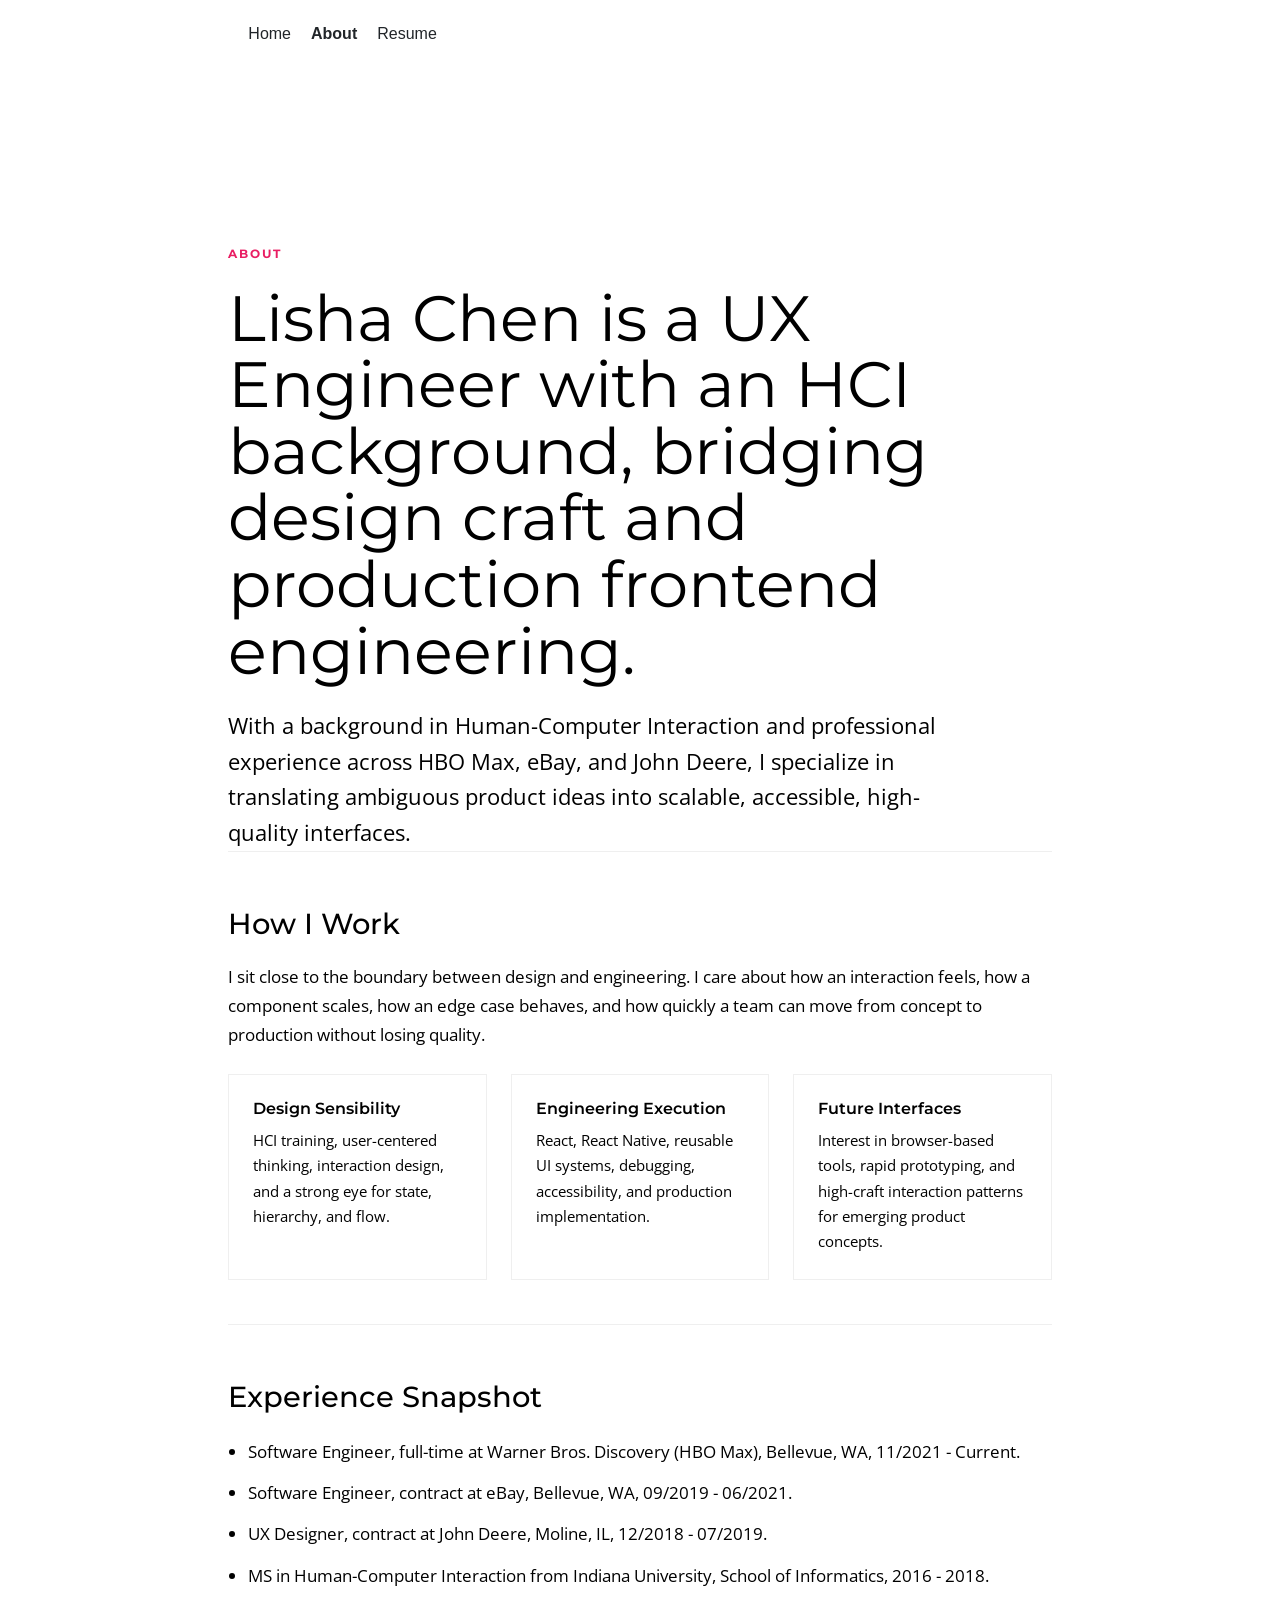
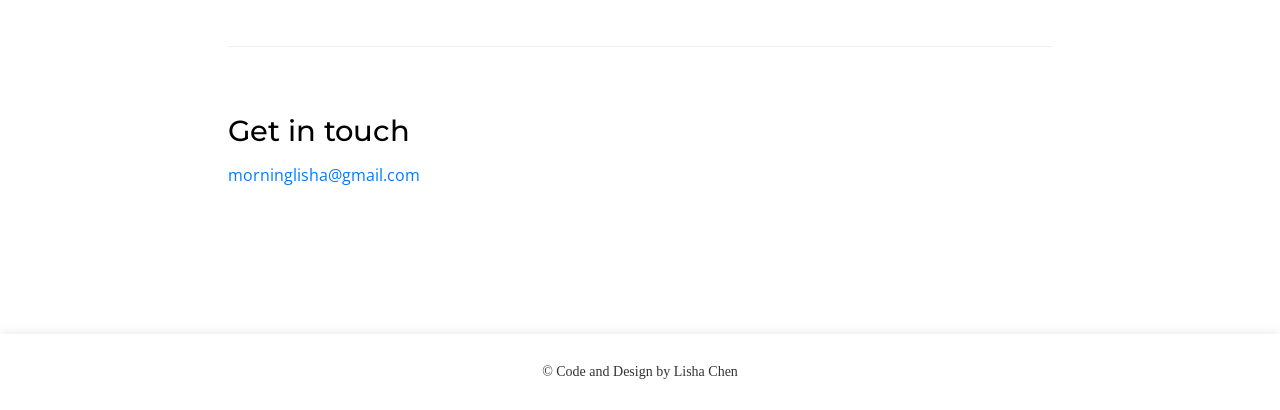
==== about.html @ f8ee425f "Publish portfolio site" ====
<!DOCTYPE html>
<html lang="en">
   <head>
      <meta http-equiv="Content-Type" content="text/html; charset=utf-8" />
      <title>About | Lisha Chen</title>
      <meta name="viewport" content="width=device-width, initial-scale=1.0">
      <meta name="author" content="Lisha Chen" />
      <meta name="description" content="About Lisha Chen, UX Engineer with a Human-Computer Interaction background." />
      <meta name="keywords" content="UX Engineer, Human-Computer Interaction, UX Design, React, React Native" />
      <meta name="Resource-type" content="Document" />
      <link href="img/favicon.png" rel="icon">
      <link href="https://fonts.googleapis.com/css?family=Montserrat:300,400,500,700|Open+Sans:300,400,700" rel="stylesheet">
      <link href="lib/bootstrap/css/bootstrap.min.css" rel="stylesheet">
      <link href="lib/font-awesome/css/font-awesome.min.css" rel="stylesheet">
      <link rel="stylesheet" href="https://use.fontawesome.com/releases/v5.2.0/css/all.css" crossorigin="anonymous">
      <link href="css/card.css" rel="stylesheet">
      <link href="css/style.css" rel="stylesheet">
   </head>
   <body>
      <header id="header">
         <div class="container col-lg-8 col-md-10 col-centered">
            <nav id="nav-menu-container">
               <ul class="nav-menu">
                  <li><a href="index.html">Home</a></li>
                  <li class="menu-active"><a href="about.html">About</a></li>
                  <li><a href="LishaChenResume.pdf" target="_blank">Resume</a></li>
               </ul>
            </nav>
         </div>
      </header>

      <main class="uxe-about container col-lg-8 col-md-10 col-centered">
         <section class="uxe-case-hero">
            <p class="uxe-kicker">About</p>
            <h1>Lisha Chen is a UX Engineer with an HCI background, bridging design craft and production frontend engineering.</h1>
            <p class="uxe-lede">With a background in Human-Computer Interaction and professional experience across HBO Max, eBay, and John Deere, I specialize in translating ambiguous product ideas into scalable, accessible, high-quality interfaces.</p>
         </section>

         <section class="uxe-case-section">
            <h2>How I Work</h2>
            <p>I sit close to the boundary between design and engineering. I care about how an interaction feels, how a component scales, how an edge case behaves, and how quickly a team can move from concept to production without losing quality.</p>
            <div class="uxe-detail-grid">
               <div>
                  <h3>Design Sensibility</h3>
                  <p>HCI training, user-centered thinking, interaction design, and a strong eye for state, hierarchy, and flow.</p>
               </div>
               <div>
                  <h3>Engineering Execution</h3>
                  <p>React, React Native, reusable UI systems, debugging, accessibility, and production implementation.</p>
               </div>
               <div>
                  <h3>Future Interfaces</h3>
                  <p>Interest in browser-based tools, rapid prototyping, and high-craft interaction patterns for emerging product concepts.</p>
               </div>
            </div>
         </section>

         <section class="uxe-case-section">
            <h2>Experience Snapshot</h2>
            <ul class="uxe-list">
               <li>Software Engineer, full-time at Warner Bros. Discovery (HBO Max), Bellevue, WA, 11/2021 - Current.</li>
               <li>Software Engineer, contract at eBay, Bellevue, WA, 09/2019 - 06/2021.</li>
               <li>UX Designer, contract at John Deere, Moline, IL, 12/2018 - 07/2019.</li>
               <li>MS in Human-Computer Interaction from Indiana University, School of Informatics, 2016 - 2018.</li>
            </ul>
         </section>

         <section class="uxe-contact">
            <h2>Get in touch</h2>
            <p><a href="mailto:morninglisha@gmail.com">morninglisha@gmail.com</a></p>
         </section>
      </main>

      <footer id="footer" style="position: relative;">
         <div class="container">
            <div class="copyright text-center">&copy; Code and Design by Lisha Chen</div>
         </div>
      </footer>
   </body>
</html>
---- css/card.css ----
#header #logo h1 a, #header #logo h1 a:hover {
         color:#212529!important;
         }
         .nav-menu a{
         color:#212529!important;
         }
          #fourth img:hover {
          opacity: 1;
          -webkit-animation: flash 1.5s;
          animation: flash 1.5s;
        }
        @-webkit-keyframes flash {
          0% {
            opacity: .4;
          }
          100% {
            opacity: 1;
          }
        }
        @keyframes flash {
          0% {
            opacity: .4;
          }
          100% {
            opacity: 1;
          }
        }
         .card {
         padding: 0!important;
         margin:  0;
         }
         .case {
         margin-bottom: 3vh;
         }
         .case p {
          text-align: center;
          font-size:  1rem;
         }
---- css/style.css ----
/* ---- reset ---- */ body{ margin:0; font:normal 75% Arial, Helvetica, sans-serif; } canvas{ display: block; vertical-align: bottom; } /* ---- particles.js container ---- */ #particles-js{position: fixed;min-width: 100%;min-height: 100%;background-color: #ffffff;background-image: url("");background-repeat: no-repeat;background-size: cover;background-position: 50% 50%;} /* ---- stats.js ---- */ .count-particles{ background: #000022; position: absolute; top: 48px; left: 0; width: 80px; color: #13E8E9; font-size: .8em; text-align: left; text-indent: 4px; line-height: 14px; padding-bottom: 2px; font-family: Helvetica, Arial, sans-serif; font-weight: bold; } .js-count-particles{ font-size: 1.1em; } #stats, .count-particles{ -webkit-user-select: none; margin-top: 5px; margin-left: 5px; } #stats{ border-radius: 3px 3px 0 0; overflow: hidden; } .count-particles{ border-radius: 0 0 3px 3px; }
* {box-sizing: border-box;}
.blockquote p{
  color: #818182;
}
.badge-dark{
  margin-right:5px;
}

figcaption {
  font-size: .9rem;
  text-align:center;
}
.gallery img {
  margin-top:15px;
  margin-bottom:5px;
}
.info p {
  font-size:1rem;
  line-height: 1.5rem;
  margin-top: 5px;
}
.info h6 {
  margin-bottom:5px;
}
.desk{
  padding-left:20px;
}
ul li { font-family: "Montserrat", sans-serif; }
.hovereffect {
width:100%;
height:100%;
float:left;
overflow:hidden;
position:relative;
text-align:center;
cursor:default;
}

.hovereffect .overlay {
width:100%;
height:100%;
position:absolute;
overflow:hidden;
top:0;
left:0;
opacity:0;
background-color:rgba(0,0,0,0.5);
-webkit-transition:all .4s ease-in-out;
transition:all .4s ease-in-out
}

.hovereffect img {
width: 100%;
display:block;
position:relative;
-webkit-transition:all .4s linear;
transition:all .4s linear;
}

.hovereffect h2 {text-transform:uppercase;color:#fff;text-align:center;position:relative;font-size: 20px;font-weight: 500;background:rgba(0,0,0,0.6);-webkit-transform:translatey(-100px);-ms-transform:translatey(-100px);transform:translatey(-100px);-webkit-transition:all .2s ease-in-out;transition:all .2s ease-in-out;padding: 10px;}

.hovereffect a.info {text-decoration:none;display:inline-block;text-transform:uppercase;color:#fff;border:1px solid #fff;background-color:transparent;opacity:0;filter:alpha(opacity=0);-webkit-transition:all .2s ease-in-out;transition:all .2s ease-in-out;/* margin:50px 0 0; *//* padding:7px 14px; */}

.hovereffect a.info:hover {
box-shadow:0 0 5px #fff;
}

.hovereffect:hover img {
-ms-transform:scale(1.2);
-webkit-transform:scale(1.2);
transform:scale(1.2);
}

.hovereffect:hover .overlay {
opacity:1;
filter:alpha(opacity=100);
}

.hovereffect:hover h2,.hovereffect:hover a.info {opacity:1;filter:alpha(opacity=100);-ms-transform:translatey(0);-webkit-transform:translatey(0);transform:translatey(0);}

.hovereffect:hover a.info {
-webkit-transition-delay:.2s;
transition-delay:.2s;
}

.index-content .card{
         padding: 10px;
         height:  100%;
         }
#mobile-nav-toggle i {
  color: #E91E63;
      }
.block {
  padding: 50px 0;
  margin-left: auto;
  margin-right: auto;
  padding-left: 15px;
  padding-right: 15px;
}
.block-b {
  margin: 50px 0;
  padding: 100px 0;
  background-color: #f8f9faf5;
  margin-left: auto;
  margin-right: auto;
  padding-left: 15px;
  padding-right: 15px;
}
.end{
  margin-bottom:0!important;
}

.block-b h4 {
  text-align:center;
  text-transform:uppercase;
  font-weight: 600;
}
.block-c {
  margin: 50px 0;
  padding: 100px 0;
  background-color: #E9F6FC;
  margin-left: auto;
  margin-right: auto;
  padding-left: 15px;
  padding-right: 15px;
}
.block-c h4 {
  text-align:center;
  text-transform:uppercase;
  font-weight: 600;
}
.block h4 {
  text-align:center;
  text-transform:uppercase;
  font-weight: 600;
}
.block .gallery img{
  padding:10px 0;
}

.starter h2{
  font-family: Work Sans;
  font-weight: 1000;
  text-align:center;
}
.starter h3{
  font-family:"Montserrat", sans-serif;
}
.avatar {
  width:100px!important;
}
.avatar p{
  font-size:0.7em;
  margin: 10px 0!important;
  text-align:center;
}
.screen img {
  width:80%;
  text-align: center!important;
}
.text {
  padding: 60px 0;
}
.block .nav a{
  color:#687179;
}
.block-b .nav a{
  color:#687179;
}
.block-c .nav a{
  color:#687179;
}
.nav-pills .nav-link.active{
  background-color:transparent ;
  color:#E91E63;
}
.nav-pills .nav-link.active, 
.nav-pills .nav-link.active:focus, 
.nav-pills .nav-link.active:hover {
  background-color:transparent ;
  color:#E91E63;
}
.tab  {
  padding:0;
}
.typed {
  font-weight: 400;
  font-size: 16px;
  line-height: 26px;
  letter-spacing: 1.5px;
  margin: 0 auto;
  opacity: 0.6;
}

.hero-content{
  position: absolute;
  /* text-align: center; */
  min-width: 300px;
  left: 50%;
  top: 50%;
  /* padding: 65px; */
  background: rgba(255, 255, 255, 0.8);
  -webkit-transform: translateX(-50%) translateY(-50%);
  transform: translateX(-50%) translateY(-50%);
}

#first {
  height: 90vh;
    /* Make it a flex container */
  display: -webkit-box;
  display: -moz-box;
  display: -ms-flexbox;
  display: -webkit-flex;
  display: flex; 
  
  /* Align the bootstrap's container vertically */
  -webkit-box-align : center;
  -webkit-align-items : center;
  -moz-box-align : center;
  -ms-flex-align : center;
  align-items : center;
}
@media  (max-device-width: 768px) and (orientation: landscape) {
  #first{
    height: 60vh;
  }

}
#first h1{
  font-family: Montserrat;
  /* font-weight: 1000; */
  /* font-size: 2.5rem; */
  font-kerning: 0.5;
  line-height: 1.0;
}
#first p {
  margin:  0;
}
.client p {
  /* font-family: Tahoma!important; */
  margin:  0;
}

/*mouse*/
.mouse-icon {
  position: absolute;
  border: 2px solid #2f2f2f;
  background: #ffffff;
  opacity: 0.8;
  border-radius: 13px;
  height: 40px;
  width: 30px;
  margin: 0 auto;
  display: block;
  left: 0;
  right: 0;
  bottom: 20px;
  z-index: 100;
}

.mouse-icon .scroll {
  -webkit-animation-name: scrolling;
  -webkit-animation-duration: 1s;
  -webkit-animation-timing-function: linear;
  -webkit-animation-delay: 0s;
  -webkit-animation-iteration-count: infinite;
  -webkit-animation-play-state: running;
  animation-name: scrolling;
  animation-duration: 1s;
  animation-timing-function: linear;
  animation-delay: 0s;
  animation-iteration-count: infinite;
  animation-play-state: running;
}
.mouse-icon .scroll {
  position: relative;
  border-radius: 10px;
  background: #2f2f2f;
  width: 4px;
  height: 8px;
  top: 4px;
  margin-left: auto;
  margin-right: auto;
}

@-webkit-keyframes scrolling  {
  0%   { top:2px;  opacity: 0;}
  30%  { top:8px; opacity: 1;}
  100% { top:16px; opacity: 0;}
}

@keyframes scrolling  {
  0%   { top:2px;  opacity: 0;}
  30%  { top:8px; opacity: 1;}
  100% { top:16px; opacity: 0;}
}
#second h1{
  font-family: Work Sans;
  font-weight: 1000;
}
#fourth h1{
  font-family: Work Sans;
  font-weight: 1000;
}
#second {
      margin-top: 120px;
      /* background: url("../img/people-walking.jpg"); */
      background-size: cover;
}
#second img{
  object-fit: contain;
  vertical-align: top;
  height: auto;
  max-width: 100%;
  opacity: 0.7;
  filter: alpha(opacity=50);
}

#second a {
  color: #e91e63!important;
  }
#third {
      padding-top: 60px;
}
#third a {
  color:#000!important;
  }
#third img{
  object-fit: contain;
  vertical-align: top;
  height: auto;
  max-width: 100%;
}

#fifth {
      padding-top: 60px;
}
#fifth a {
  color:#000!important;
  }
#fifth img{
  object-fit: contain;
  vertical-align: top;
  height: auto;
  max-width: 100%;
}
#about .card-footer {
  padding-left: 0px;
}
#about .card {
  margin-bottom: 1.5rem;
  font-size:1rem;
}

.exp {
/*   background-color: #303030; */
  padding: 100px 0;
}
.exp a{
  font-family: "Montserrat", sans-serif;
  width: 100%;
  padding: 8px 8px;
  border-radius: 50px;
  transition: 0.5s;
  margin-right: 15px;
  border: 1px solid #ffffff;
  color: #ffffffd6;
}
.exp p {
  /* color:#fff; */
}
.exp ul{
  padding-left:0px;
}
.exp li {
  color:#fff;
  font-family:"Montserrat", sans-serif;
  list-style:  none;
}
#dpro {
  background-color: #efefef;
}
h6 {
  color:#aaa;
}
.bg{
  width:100%;
}
.bg img{
  /* object-fit: contain; */
  max-width: 100%;
  max-height:100%;
}
/*card*/

html {
  -webkit-text-size-adjust: 100%;
  -moz-text-size-adjust: 100%;
  -ms-text-size-adjust: 100%;
}
.col-centered{
    float:  none;
    margin: 0 auto;
}
/*css for project*/
#project{
      max-width: 1245px;
      margin: 0 auto;
      padding: 20px 0;
      position: relative;
      object-fit: cover;
}
#project img {
    /* max-height: 300px; */
    /* object-fit: fill; */
    width:  100%;
    height: auto;
}

#project [class*='col-'] {
    padding: 0;
    object-fit: fill;
}

#project a {
    display: inline-block;
    position: relative;
    overflow: visible;
}

#project a:hover img {
    opacity: 0.15;
    -moz-backface-visibility: hidden;
}

#project a:before {
    font-size: 2.2em;
    font-style: normal;
    font-weight: normal;
    text-align: center;
    content: "+";
    width: 70px;
    height: 70px;
    border-radius: 100em;
    display: block;
    position: absolute;
    top: 55%;
    left: 50%;
    line-height: 72px;
    margin: -35px 0 0 -35px;
    opacity: 0;
    -webkit-transition: all .2s linear;
    -moz-transition: all .2s linear;
    transition: all .2s linear;
    vertical-align: middle;
}

#project a:hover:before {
    opacity: 1;
    top: 50%;
    left: 50%;
}
/*--------------------------------------------------------------
# General
--------------------------------------------------------------*/
body {
  background: #fff;
  width:  100%;
  font-family: lato;
  font-size:  1.1rem;
  overflow-x: hidden;
  left:  0;
  right:  0;
}

.block  a {
  color: #dc3545;
  /* transition: 0.5s; */
}

.block a:hover, a:active, a:focus {
  color: #212529;
  outline: none;
  text-decoration: none;
}

p {
  font-weight: 400;
  margin: 20px 0 20px 0;
  color:  #000;
  line-height: 1.8rem;
  font-size:1.2rem;
  font-family: Raleway;
}
h5{
  font-family: "lato";
  font-weight:800;
  font-size: .9rem;
  color:#e91e63;
  letter-spacing: .1rem;
  text-transform:  uppercase;
}
h1, h2, h3, h4, h6 {
  font-family: Work Sans;
  font-weight: 400;
  margin: 20px 0 20px 0;
  padding: 0;
}

/* Back to top button */
.back-to-top {
  position: fixed;
  display: none;
  background: #000000f0;
  color: #fff;
  padding: 2px 20px 8px 20px;
  font-size: 16px;
  border-radius: 4px 4px 0 0;
  right: 15px;
  bottom: 0;
  transition: none;
}

.back-to-top:focus {
  background: linear-gradient(45deg, #fea 0%, #bd2130 100%);
  color: #fff;
  outline: none;
}

.back-to-top:hover {
  background: #39499f;
  color: #fff;
}

/*--------------------------------------------------------------
# Header
--------------------------------------------------------------*/
#header {
  padding: 20px 0;
  height: 72px;
/*   position: fixed; */
  left: 0;
  top: 0;
  right: 0;
  transition: all 0.5s;
  z-index: 997;
}

#header #logo {
  float: left;
}

#header #logo h1 {
  font-size: 2em;
  margin: -4px 0 0 0;
  padding: 0;
  line-height: 1;
  display: inline-block;
  font-family: "Montserrat", sans-serif;
  font-weight: 300;
  letter-spacing: 3px;
  text-transform: uppercase;
}

#header #logo h1 a, #header #logo h1 a:hover {
  color: #050505;
}

#header #logo img {
  position: fixed;
  top: 2%;
  margin: 0;
  height: 40px;
}

@media (max-width: 768px) {
  #header #logo h1 {
    font-size: 28px;
    margin-top: 0;
  }
  #header #logo img {
    max-height: 40px;
    position:  fixed;
    top: 2%;
  }
}

#header.header-fixed {
  padding: 20px 0;
  height: 72px;
  transition: all 0.5s;
/*   background-color: #070604ab; */
}
#header.header-fixed a {
/*   color:#fff!important; */
}
#header.header-fixed img {
  height:40px!important;
}
#header.header-fixed  #logo h1 a{
  color:#fff!important;
}
#header .header-fixed i {
  color:#fff!important;
}

/*--------------------------------------------------------------
# Intro Section
--------------------------------------------------------------*/
#intro {
  width: 100%;
  height: 100vh;
  position: relative;
  background-repeat:no-repeat;
  background-size: cover;
}

#intro .intro-text {
  position: absolute;
  left: 0;
  top: 60px;
  right: 0;
  height: calc(50% - 60px);
  display: flex;
  align-items: center;
  justify-content: center;
  /* text-align: center; */
  flex-direction: column;
}

#intro h2 {
  /* margin: 30px 0 10px 0; */
  font-size: 48px;
  font-weight: 500;
  /* text-align: center; */
}

@media (max-width: 768px) {
  #intro h2 {
    font-size: 28px;
    line-height: 36px;
  }
}

#intro p {
  color: #050505;
  margin-bottom: 20px;
  text-align: center;
  /*width: 65vh;*/
  padding: 10px;
}

@media (max-width: 768px) {
  #intro p {
    font-size: 18px;
    line-height: 24px;
    margin-bottom: 20px;
  }
}

#intro .btn-get-started {
  font-family: "Montserrat", sans-serif;
  font-weight: 400;
  font-size: 16px;
  letter-spacing: 1px;
  /* display: inline-block; */
  padding: 8px 28px;
  border-radius: 50px;
  transition: 0.5s;
  margin: 10px;
  border: 2px solid #050505;
  color: #050505;
}

#intro .btn-get-started:hover {
  color: #000000d6;
  background: #ffffffeb;
}

#intro .product-screens {
  position: absolute;
  left: 0;
  right: 0;
  bottom: 0;
  overflow: hidden;
  text-align: center;
  width: 100%;
  height: 50%;
}

#intro .product-screens img {
  box-shadow: 0px -2px 19px 4px rgba(0, 0, 0, 0.29);
}

#intro .product-screens .product-screen-1 {
  position: absolute;
  z-index: 30;
  left: calc(50% + 54px);
  bottom: 0;
  top: 30px;
}

#intro .product-screens .product-screen-2 {
  position: absolute;
  z-index: 20;
  left: calc(50% - 154px);
  bottom: 0;
  top: 90px;
}

#intro .product-screens .product-screen-3 {
  position: absolute;
  z-index: 10;
  left: calc(50% - 374px);
  bottom: 0;
  top: 150px;
}

@media (max-width: 767px) {
  #intro .product-screens .product-screen-1 {
    position: static;
    padding-top: 30px;
  }
  #intro .product-screens .product-screen-2, #intro .product-screens .product-screen-3 {
    display: none;
  }
}

/*--------------------------------------------------------------
# Navigation Menu
--------------------------------------------------------------*/
/* Nav Menu Essentials */
.nav-menu, .nav-menu * {
  margin: 0;
  padding: 0;
  list-style: none;
  float: left;
}
.menu-active{
  font-weight:bold;
}
.nav-menu ul {
  position: absolute;
  display: none;
  top: 100%;
  left: 0;
  z-index: 99;
}

.nav-menu li {
  position: relative;
  white-space: nowrap;
}

.nav-menu > li {
  float: left;
  display:  inline-block;
}

.nav-menu li:hover > ul,
.nav-menu li.sfHover > ul {
  display: block;
}

.nav-menu ul ul {
  top: 0;
  left: 100%;
}

.nav-menu ul li {
  min-width: 180px;
}
.page-item.active .page-link{
  background-color:#fff;
  color: #dc3545;
  border-color:#fff;
}
.page-item .page-link{
  border:0;
  color: #dc3545;
  background-color: transparent;
}
.page-item.disabled .page-link {
  background-color:transparent!important;
}
.pagination {
 margin-bottom: 0px!important; 
 padding-bottom: 1rem;
}
/* Nav Menu Arrows */
.sf-arrows .sf-with-ul {
  padding-right: 30px;
}

.sf-arrows .sf-with-ul:after {
  content: "\f107";
  position: absolute;
  right: 15px;
  font-family: FontAwesome;
  font-style: normal;
  font-weight: normal;
}

.sf-arrows ul .sf-with-ul:after {
  content: "\f105";
}

/* Nav Meu Container */
#nav-menu-container {
  /* text-align: center!important; */
  margin: 5px 0;
  /* vertical-align:  middle; */
  /* width: 300px; */
  display: block;
}

@media (max-width: 768px) {
  #nav-menu-container {
    display: none!important;
  }
}

/* Nav Meu Styling */
.nav-menu a {
  /* padding: 0 8px 0px 8px; */
  text-decoration: none;
  display: inline-block;
  color: #050505;
  font-family: Raleway, sans-serif;
  /* font-weight: 400; */
  font-size: 1rem;
  outline: none;
}
@media (min-width: 481px) and (max-width: 767px) screen and (orientation:landscape) {
  .nav-menu a {
    font-size:0.7vw;
  }
   }
#subnav .nav-menu a {
  padding: 0 8px 10px 8px;
  text-decoration: none;
  display: inline-block;
  color: #000000;
  font-family: "Montserrat", sans-serif;
  font-weight: 400;
  font-size: 14px;
  outline: none;
}
#subnav {
  text-align: center;
  /* position: fixed; */
}
.nav-menu > li {
  margin-left: 20px;
}

.nav-menu ul {
  margin: 4px 0 0 0;
  padding: 10px;
  box-shadow: 0px 0px 30px rgba(127, 137, 161, 0.25);
  background: #fff;
}

.nav-menu ul li {
  transition: 0.3s;
}

.nav-menu ul li a {
  padding: 10px;
  color: #333;
  transition: 0.3s;
  display: block;
  font-size: 13px;
  text-transform: none;
}

.nav-menu ul li:hover > a {
  color: #1dc8cd;
}

.nav-menu ul ul {
  margin: 0;
}

/* Mobile Nav Toggle */
#mobile-nav-toggle {
  position: fixed;
  right: 0;
  top: 0;
  z-index: 999;
  margin: 20px 20px 0 0;
  border: 0;
  background: none;
  font-size: 24px;
  display: none;
  transition: all 0.4s;
  outline: none;
  cursor: pointer;
}



@media (max-width: 768px) {
  #mobile-nav-toggle {
    display: inline;
  }
}

/* Mobile Nav Styling */
#mobile-nav {
  position: fixed;
  top: 0;
  padding-top: 18px;
  bottom: 0;
  z-index: 998;
  background: rgba(52, 59, 64, 0.9);
  left: -260px;
  width: 260px;
  overflow-y: auto;
  transition: 0.4s;
}

#mobile-nav ul {
  padding: 0;
  margin: 0;
  list-style: none;
}

#mobile-nav ul li {
  position: relative;
}

#mobile-nav ul li a {
  color: #fff;
  font-size: 16px;
  overflow: hidden;
  padding: 10px 22px 10px 15px;
  position: relative;
  text-decoration: none;
  width: 100%;
  display: block;
  outline: none;
}

#mobile-nav ul li a:hover {
  color: #fff;
}

#mobile-nav ul li li {
  padding-left: 30px;
}

#mobile-nav ul .menu-has-children i {
  position: absolute;
  right: 0;
  z-index: 99;
  padding: 15px;
  cursor: pointer;
  color: #fff;
}

#mobile-nav ul .menu-has-children i.fa-chevron-up {
  color: #1dc8cd;
}

#mobile-nav ul .menu-item-active {
  color: #1dc8cd;
}

#mobile-body-overly {
  width: 100%;
  height: 100%;
  z-index: 997;
  top: 0;
  left: 0;
  position: fixed;
  background: rgba(52, 59, 64, 0.9);
  display: none;
}

/* Mobile Nav body classes */
body.mobile-nav-active {
  overflow: hidden;
}

body.mobile-nav-active #mobile-nav {
  left: 0;
}

body.mobile-nav-active #mobile-nav-toggle {
  color: #fff;
}

/*--------------------------------------------------------------
# Sections
--------------------------------------------------------------*/
/* Sections Header
--------------------------------*/
.section-header .section-title {/*   font-size: 32px; */color: #111;text-align: center;font-weight: 400;}

.section-header .section-description {
  text-align: center;
  padding-bottom: 40px;
  color: #777;
  font-style: italic;
}

.section-header .section-divider {
  display: block;
  width: 60px;
  height: 3px;
  background: #bd2130;
  background: linear-gradient(45deg, #fea 0%, #bd2130 100%);
  margin: 0 auto;
  margin-bottom: 20px;
}

/* Section with background
--------------------------------*/
.section-bg {
  width: 100%;
}
.section-bg img{
  width:100%;
}
/* About Us Section
--------------------------------*/
#about {
  padding: 60px 0;
}
#about h2{
  font-size: 26px;
    font-weight: 700;
    color: #000;
}
#about .about-img {
  height: 600px;
  overflow: hidden;
}

#about .about-img img {
  margin-left: -15px;
  max-width: 100%;
}

@media (max-width: 768px) {
  #about .about-img {
    height: auto;
  }
  #about .about-img img {
    margin-left: 0;
    padding-bottom: 30px;
  }
}

#about .content .h2 {
  color: #333;
  font-weight: 300;
  font-size: 24px;
}

#about .content h3 {
  color: #777;
  font-weight: 300;
  font-size: 18px;
  line-height: 26px;
}

#about .content p {
  line-height: 26px;
}

#about .content p:last-child {
  margin-bottom: 0;
}

#about .content i {
  font-size: 20px;
  padding-right: 4px;
  color: #dc3545;
}

#about #features .content ul {
  list-style: none;
  padding: 0;
}

#about .content ul li {
  padding-bottom: 10px;
}

/* Product Featuress Section
--------------------------------*/
#features {
  background: #fff;
  padding: 60px 0 0 0;
}
#features ul{
  list-style: none;
  padding-bottom:20px;
}
#features ul i {
    font-size: 20px;
  padding-right: 4px;
  color: #F44336;
}
#features .features-img {
  text-align: center;
  padding-top: 20px;
}

@media (min-width: 769px) {
  #features .features-img {
    padding-top: 120px;
    margin-top: -200px;
  }
}

#features img {
  width: 100%;
}

#features .box {
  margin-bottom: 15px;
  text-align: center;
}

#features .icon {
  margin-bottom: 10px;
}

#features .icon i {
  color: #666666;
  font-size: 40px;
  transition: 0.5s;
}

#features .icon i:before {
  background: #bd2130;
  background: linear-gradient(45deg, #fea 0%, #bd2130 100%);
  background-clip: border-box;
  -webkit-background-clip: text;
  -webkit-text-fill-color: transparent;
}

#features .title {
  font-weight: 300;
  margin-bottom: 15px;
  font-size: 22px;
}

#features .title a {
  color: #111;
}

#features .description {
  font-size: 14px;
  line-height: 24px;
  margin-bottom: 10px;
}

#features .section-description {
  padding-bottom: 10px;
}

/* Product Advanced Featuress Section
--------------------------------*/
#advanced-features h3{
  text-align:center;
  padding: 60px 0 0 0;
}
#advanced-features img{
  width:100%;
}
#advanced-features #gallery {
  padding: 0 0 30px 0 !important;
}
#advanced-features #gallery img{
  padding: 0 15px 15px 0 !important;
}
#advanced-features .features-row {
  /* padding: 60px 0 30px 0; */
}
#advanced-features a {
    color: #ffffff;
    transition: 0.5s;
}
#advanced-features h2 {
  font-size: 26px;
  font-weight: 700;
  color: #000;
}


#advanced-features p {

margin-bottom: 30px;
}

#advanced-features i {
   font-size: 20px;
   padding-right: 4px;
   color: #000;
}
#advanced-features ul{
  list-style: none;
  /* padding: 0; */
  padding-bottom:20px;
}
#faq ul {
  list-style:none;
}
#advanced-features ul li{
  /* padding-bottom: 10px; */
}

#advanced-features i:before {
  /* background: #bd2130; */
  /* background: linear-gradient(45deg, #fea 0%, #bd2130 100%); */
  /* background-clip: border-box; */
  /* -webkit-background-clip: text; */
  /* -webkit-text-fill-color: transparent; */
}

#advanced-features .advanced-feature-img-right {
  max-width: 100%;
  float: right;
  padding: 0 0 30px 30px;
}

#advanced-features .advanced-feature-img-left {
  max-width: 100%;
  float: left;
  padding: 0 30px 30px 0;
}

@media (max-width: 768px) {
  #advanced-features .advanced-feature-img-right, #advanced-features .advanced-feature-img-left {
    max-width: 50%;
  }
}

@media (max-width: 767px) {
  #advanced-features .advanced-feature-img-right, #advanced-features .advanced-feature-img-left {
    max-width: 100%;
    float: none;
    padding: 0 0 30px 0;
  }
}

/* Call To Action Section
--------------------------------*/
#call-to-action {
  background: linear-gradient(#ffeeaa85, #bd213054), url(../img/call-to-action-bg.jpg) fixed center center;
  background-size: cover;
  padding: 45px 0;
}

#call-to-action .cta-title {
  color: #fff;
  font-size: 28px;
  font-weight: 700;
}

#call-to-action .cta-text {
  color: #fff;
}

@media (min-width: 769px) {
  #call-to-action .cta-btn-container {
    display: flex;
    align-items: center;
    justify-content: flex-end;
  }
}

#call-to-action .cta-btn {
  font-family: "Montserrat", sans-serif;
  font-weight: 500;
  font-size: 16px;
  letter-spacing: 1px;
  display: inline-block;
  padding: 8px 30px;
  border-radius: 25px;
  transition: background 0.5s;
  margin: 10px;
  border: 2px solid #fff;
  color: #fff;
}

#call-to-action .cta-btn:hover {
  background: #1dc8cd;
  border: 2px solid #1dc8cd;
}

/* More Features Section
--------------------------------*/
#more-features {
  padding: 60px 0 60px 0;
}

#more-features .box {
  padding: 40px;
  margin-bottom: 30px;
  box-shadow: 0px 0px 30px rgba(73, 78, 92, 0.15);
  background: #fff;
  transition: 0.4s;
}

#more-features .icon {
  float: left;
}

#more-features .icon i {
  color: #666666;
  font-size: 80px;
  transition: 0.5s;
  line-height: 0;
}

#more-features .icon i:before {
  background: #1dc8cd;
  background: linear-gradient(45deg, #1dc8cd 0%, #55fabe 100%);
  background-clip: border-box;
  -webkit-background-clip: text;
  -webkit-text-fill-color: transparent;
}

#more-features h4 {
  margin-left: 100px;
  font-weight: 700;
  margin-bottom: 15px;
  font-size: 18px;
}

#more-features h4 a {
  color: #111;
}

#more-features p {
  font-size: 14px;
  margin-left: 100px;
  margin-bottom: 0;
  line-height: 24px;
}

@media (max-width: 767px) {
  #more-features .box {
    margin-bottom: 20px;
  }
  #more-features .icon {
    float: none;
    text-align: center;
    padding-bottom: 15px;
  }
  #more-features h4, #more-features p {
    margin-left: 0;
    text-align: center;
  }
}

/* Clients Section
--------------------------------*/
#clients {
  padding: 30px 0;
  background: #fff;
}

#clients img {
  max-width: 100%;
  opacity: 0.5;
  transition: 0.3s;
  padding: 15px 0;
}

#clients img:hover {
  opacity: 1;
}

/* Pricing Section
--------------------------------*/
#pricing {
  padding: 60px 0 60px 0;
}

#pricing .box {
  padding: 40px;
  margin-bottom: 30px;
  box-shadow: 0px 0px 30px rgba(73, 78, 92, 0.15);
  background: #fff;
  text-align: center;
}

#pricing h3 {
  font-weight: 400;
  margin-bottom: 15px;
  font-size: 28px;
}

#pricing h4 {
  font-size: 46px;
  color: #1dc8cd;
  font-weight: 300;
}

#pricing h4 sup {
  font-size: 20px;
  top: -20px;
}

#pricing h4 span {
  color: #bababa;
  font-size: 20px;
}

#pricing ul {
  padding: 0;
  list-style: none;
  color: #999;
  text-align: left;
  line-height: 20px;
}

#pricing ul li {
  padding-bottom: 12px;
}

#pricing ul i {
  color: #1dc8cd;
  font-size: 18px;
  padding-right: 4px;
}

#pricing .get-started-btn {
  background: #515e61;
  display: inline-block;
  padding: 6px 30px;
  border-radius: 20px;
  color: #fff;
  transition: none;
  font-size: 14px;
  font-weight: 400;
  font-family: "Montserrat", sans-serif;
}

#pricing .featured {
  border: 2px solid #1dc8cd;
}

#pricing .featured .get-started-btn {
  background: linear-gradient(45deg, #1de099, #1dc8cd);
}

/* Frequently Asked Questions Section
--------------------------------*/
#faq {
  padding: 60px 0;
}

#faq #faq-list {
  padding: 0;
  list-style: none;
}

#faq #faq-list li {
  border-bottom: 1px solid #ddd;
}

#faq #faq-list a {
  padding: 18px 0;
  display: block;
  position: relative;
  font-family: "Montserrat", sans-serif;
  font-size: 22px;
  line-height: 1;
  font-weight: 300;
  padding-right: 20px;
  color: black;
}

#faq #faq-list i {
  font-size: 24px;
  position: absolute;
  right: 0;
  top: 16px;
}

#faq #faq-list p {
  margin-bottom: 20px;
}

@media (max-width: 768px) {
  #faq #faq-list a {
    font-size: 18px;
  }
  #faq #faq-list i {
    top: 13px;
  }
}

#faq #faq-list a.collapse {
  color: #1dc8cd;
}

#faq #faq-list a.collapsed {
  color: #000;
}

#faq #faq-list a.collapsed i::before {
  content: "\f2c7" !important;
}

/* Our Team Section
--------------------------------*/
#team {
  padding: 60px 0;
}

#team .member {
  text-align: center;
  margin-bottom: 20px;
}

#team .member .pic {
  margin-bottom: 15px;
  overflow: hidden;
  height: 260px;
}

#team .member .pic img {
  max-width: 100%;
}

#team .member h4 {
  font-weight: 700;
  margin-bottom: 2px;
  font-size: 18px;
}

#team .member span {
  font-style: italic;
  display: block;
  font-size: 13px;
}

#team .member .social {
  margin-top: 15px;
}

#team .member .social a {
  color: #b3b3b3;
}

#team .member .social a:hover {
  color: #1dc8cd;
}

#team .member .social i {
  font-size: 18px;
  margin: 0 2px;
}

/* Gallery Section
--------------------------------*/
#gallery {
  /* background: #fff; */
  /* padding: 60px 0 0 0; */
}

#gallery .container-fluid {
  padding: 0px;
}

#gallery .gallery-overlay {
  position: absolute;
  top: 0;
  right: 0;
  bottom: 0;
  left: 0;
  width: 100%;
  height: 100%;
  opacity: 1;
  -webkit-transition: all ease-in-out 0.4s;
  transition: all ease-in-out 0.4s;
}

#gallery .gallery-item {
  overflow: hidden;
  position: relative;
  padding: 0;
  vertical-align: middle;
  text-align: center;
}

#gallery .gallery-item img {
  -webkit-transition: all ease-in-out 0.4s;
  transition: all ease-in-out 0.4s;
  width: 100%;
}

#gallery .gallery-item:hover img {
  -webkit-transform: scale(1.1);
  transform: scale(1.1);
}

#gallery .gallery-item:hover .gallery-overlay {
  opacity: 1;
  background: rgba(0, 0, 0, 0.7);
}

/* Contact Section
--------------------------------*/
#contact {
  box-shadow: 0px 0px 12px 0px rgba(0, 0, 0, 0.1);
  padding: 60px 0;
}

#contact .contact-about h3 {
  font-size: 36px;
  margin: 0 0 10px 0;
  padding: 0;
  line-height: 1;
  font-family: "Montserrat", sans-serif;
  font-weight: 300;
  letter-spacing: 3px;
  text-transform: uppercase;
  color: #1dc8cd;
}

#contact .contact-about p {
  font-size: 14px;
  line-height: 24px;
  font-family: "Montserrat", sans-serif;
  color: #888;
}

#contact .social-links {
  padding-bottom: 20px;
}

#contact .social-links a {
  font-size: 18px;
  display: inline-block;
  background: #fff;
  color: #1dc8cd;
  line-height: 1;
  padding: 8px 0;
  margin-right: 4px;
  border-radius: 50%;
  text-align: center;
  width: 36px;
  height: 36px;
  transition: 0.3s;
  border: 1px solid #1dc8cd;
}

#contact .social-links a:hover {
  background: #1dc8cd;
  color: #fff;
}

#contact .info {
  color: #333333;
}

#contact .info i {
  font-size: 32px;
  color: #1dc8cd;
  float: left;
  line-height: 1;
}

#contact .info p {
  padding: 0 0 10px 42px;
  line-height: 28px;
  font-size: 14px;
}

#contact .form #sendmessage {
  color: #1dc8cd;
  border: 1px solid #1dc8cd;
  display: none;
  text-align: center;
  padding: 15px;
  font-weight: 600;
  margin-bottom: 15px;
}

#contact .form #errormessage {
  color: red;
  display: none;
  border: 1px solid red;
  text-align: center;
  padding: 15px;
  font-weight: 600;
  margin-bottom: 15px;
}

#contact .form #sendmessage.show, #contact .form #errormessage.show, #contact .form .show {
  display: block;
}

#contact .form .validation {
  color: red;
  display: none;
  margin: 0 0 20px;
  font-weight: 400;
  font-size: 13px;
}

#contact .form input, #contact .form textarea {
  border-radius: 0;
  box-shadow: none;
  font-size: 14px;
}

#contact .form button[type="submit"] {
  background: linear-gradient(45deg, #1de099, #1dc8cd);
  border: 0;
  border-radius: 20px;
  padding: 8px 30px;
  color: #fff;
}

#contact .form button[type="submit"]:hover {
  cursor: pointer;
}

/*--------------------------------------------------------------
# Footer
--------------------------------------------------------------*/
#footer {
  background: #fff;
  box-shadow: 0px 0px 12px 0px rgba(0, 0, 0, 0.1);
  padding: 30px 0;
  color: #333;
  font-size: 14px;
}

#footer .credits {
  font-size: 13px;
  color: #888;
}

#footer .footer-links a {
  color: #666;
  padding-left: 15px;
}

#footer .footer-links a:first-child {
  padding-left: 0;
}

#footer .footer-links a:hover {
  color: #1dc8cd;
}

/* UX Engineer portfolio refresh */
.uxe-hero {
  min-height: 78vh;
  display: flex;
  flex-direction: column;
  justify-content: center;
  padding-top: 80px;
  padding-bottom: 80px;
}

.uxe-hero h1,
.uxe-case-hero h1 {
  max-width: 900px;
  color: #000;
  font-family: Montserrat, sans-serif;
  font-size: clamp(3rem, 8vw, 6rem);
  font-weight: 400;
  line-height: 0.95;
  letter-spacing: 0;
  margin: 16px 0 24px;
}

.uxe-case-hero h1 {
  font-size: clamp(2.3rem, 5vw, 4.5rem);
  line-height: 1.04;
}

.uxe-kicker {
  color: #E91E63;
  font-family: Montserrat, sans-serif;
  font-size: 0.78rem;
  font-weight: 700;
  letter-spacing: 0.12rem;
  margin: 0;
  text-transform: uppercase;
}

.uxe-lede {
  max-width: 760px;
  color: #000;
  font-family: "Open Sans", Arial, sans-serif;
  font-size: 1.35rem;
  line-height: 1.65;
  margin: 0;
}

.uxe-tags {
  display: flex;
  flex-wrap: wrap;
  gap: 8px;
  margin-top: 28px;
}

.uxe-tags span {
  border: 1px solid #efefef;
  border-radius: 999px;
  color: #000;
  font-family: Montserrat, sans-serif;
  font-size: 0.78rem;
  line-height: 1;
  padding: 9px 12px;
}

.uxe-section,
.uxe-about,
.uxe-case {
  padding-top: 72px;
  padding-bottom: 72px;
}

.uxe-section-header {
  margin-bottom: 32px;
}

.uxe-section-header h2,
.uxe-contact h2,
.uxe-case-section h2 {
  color: #000;
  font-family: Montserrat, sans-serif;
  font-size: 1.8rem;
  font-weight: 500;
  line-height: 1.25;
  margin: 10px 0 0;
  text-align: left;
  text-transform: none;
}

.uxe-project-grid {
  display: grid;
  gap: 24px;
  grid-template-columns: repeat(auto-fit, minmax(260px, 1fr));
}

.uxe-project-card {
  border-top: 1px solid #efefef;
  color: #000;
  display: block;
  padding: 18px 0 32px;
  text-decoration: none;
}

.uxe-project-card:hover {
  color: #000;
  text-decoration: none;
}

.uxe-project-copy h3 {
  color: #000;
  font-family: Montserrat, sans-serif;
  font-size: 1.05rem;
  font-weight: 500;
  line-height: 1.25;
  margin: 14px 0 8px;
}

.uxe-project-copy p {
  color: #000;
  font-family: "Open Sans", Arial, sans-serif;
  font-size: 0.92rem;
  line-height: 1.55;
  margin: 0;
}

.uxe-motion-tile {
  align-items: center;
  background: #fff;
  border: 1px solid #efefef;
  display: flex;
  justify-content: center;
  min-height: 190px;
  overflow: hidden;
  padding: 24px;
  position: relative;
}

.uxe-motion-tile span {
  background: #000;
  display: block;
  position: absolute;
}

.uxe-motion-system span:nth-child(1) {
  background: #000;
  height: 92px;
  left: 18%;
  top: 24%;
  width: 64%;
}

.uxe-motion-system span:nth-child(2) {
  background: #E91E63;
  clip-path: polygon(0 0, 0 100%, 100% 50%);
  height: 24px;
  left: 48%;
  top: 43%;
  width: 20px;
}

.uxe-motion-system span:nth-child(3) {
  background: #000;
  height: 2px;
  left: 24%;
  top: 78%;
  width: 52%;
}

.uxe-motion-system span:nth-child(3)::after {
  animation: uxeProgress 4s linear infinite;
  background: #E91E63;
  content: "";
  height: 2px;
  left: 0;
  position: absolute;
  top: 0;
  width: 100%;
}

.uxe-chart-svg {
  height: 78%;
  left: 8%;
  position: absolute;
  top: 12%;
  width: 84%;
}

.uxe-chart-axis-line {
  stroke: #000;
  stroke-linecap: square;
  stroke-width: 2;
  vector-effect: non-scaling-stroke;
}

.uxe-chart-svg-bar {
  animation: uxeCampaignBar 3.2s ease-in-out infinite;
  fill: #000;
  transform-box: fill-box;
  transform-origin: center bottom;
}

.uxe-chart-svg-bar:nth-of-type(2) {
  animation-delay: 0.06s;
}

.uxe-chart-svg-bar:nth-of-type(3) {
  animation-delay: 0.12s;
}

.uxe-chart-svg-bar:nth-of-type(4) {
  animation-delay: 0.18s;
}

.uxe-chart-svg-bar:nth-of-type(5) {
  animation-delay: 0.24s;
}

.uxe-chart-svg-bar:nth-of-type(6) {
  animation-delay: 0.3s;
}

.uxe-chart-svg-bar:nth-of-type(7) {
  animation-delay: 0.36s;
}

.uxe-chart-svg-bar:nth-of-type(8) {
  animation-delay: 0.42s;
}

.uxe-chart-svg-bar-accent {
  fill: #E91E63;
}

.uxe-chart-svg-line {
  animation: uxeDrawLine 3.2s ease-in-out infinite;
  fill: none;
  stroke: #E91E63;
  stroke-dasharray: 1;
  stroke-dashoffset: 1;
  stroke-linecap: round;
  stroke-linejoin: round;
  stroke-width: 2;
  vector-effect: non-scaling-stroke;
}

.uxe-chart-svg-point {
  animation: uxePointFade 3.2s ease-in-out infinite;
  fill: #E91E63;
}

@keyframes uxeProgress {
  0% {
    transform: scaleX(0);
    transform-origin: left center;
  }
  100% {
    transform: scaleX(1);
    transform-origin: left center;
  }
}

@keyframes uxeCampaignBar {
  0% {
    transform: scaleY(0.12);
  }
  45%, 88% {
    transform: scaleY(1);
  }
  100% {
    transform: scaleY(0.12);
  }
}

@keyframes uxeDrawLine {
  0%, 15% {
    stroke-dashoffset: 1;
  }
  55%, 88% {
    stroke-dashoffset: 0;
  }
  100% {
    stroke-dashoffset: 1;
  }
}

@keyframes uxePointFade {
  0%, 35%, 100% {
    opacity: 0;
  }
  55%, 88% {
    opacity: 1;
  }
}

.uxe-case-visual {
  background: #fff;
  min-height: 240px;
  overflow: hidden;
  position: relative;
  transition: transform 0.2s ease;
}

.uxe-case-visual {
  margin: 48px 0 72px;
  min-height: 380px;
}

.uxe-archive-grid {
  display: grid;
  gap: 24px;
  grid-template-columns: repeat(4, 1fr);
}

.uxe-archive-grid a {
  color: #000;
  text-decoration: none;
}

.uxe-archive-grid img {
  aspect-ratio: 4 / 3;
  background: #fff;
  object-fit: contain;
  width: 100%;
}

.uxe-archive-grid span {
  display: block;
  font-family: Montserrat, sans-serif;
  font-size: 0.92rem;
  line-height: 1.35;
  margin-top: 12px;
}

.uxe-contact {
  border-top: 1px solid #efefef;
  padding-bottom: 72px;
  padding-top: 56px;
}

.uxe-contact p {
  font-family: "Open Sans", Arial, sans-serif;
  font-size: 1rem;
  margin: 12px 0 0;
}

.uxe-social {
  display: flex;
  gap: 12px;
  margin-top: 16px;
}

.uxe-social a {
  color: #000;
  font-size: 2rem;
}

.uxe-case-hero {
  padding-top: 96px;
}

.uxe-back-link {
  color: #E91E63;
  display: inline-block;
  font-family: Montserrat, sans-serif;
  font-size: 0.78rem;
  font-weight: 700;
  letter-spacing: 0.08rem;
  margin-top: 48px;
  text-transform: uppercase;
}

.uxe-back-link:hover {
  color: #000;
  text-decoration: none;
}

.uxe-back-link::before {
  content: "< ";
}

.uxe-back-link-bottom {
  border-top: 1px solid #efefef;
  margin-top: 12px;
  padding-top: 32px;
}

.uxe-meta-grid {
  border-top: 1px solid #efefef;
  display: grid;
  gap: 18px;
  grid-template-columns: repeat(4, 1fr);
  margin-top: 44px;
  padding-top: 22px;
}

.uxe-meta-grid span {
  color: #E91E63;
  display: block;
  font-family: Montserrat, sans-serif;
  font-size: 0.72rem;
  font-weight: 700;
  letter-spacing: 0.08rem;
  margin-bottom: 8px;
  text-transform: uppercase;
}

.uxe-meta-grid strong {
  color: #000;
  display: block;
  font-family: "Open Sans", Arial, sans-serif;
  font-size: 0.96rem;
  font-weight: 600;
  line-height: 1.45;
}

.uxe-case-section {
  border-top: 1px solid #efefef;
  padding: 44px 0;
}

.uxe-case-section p,
.uxe-list li {
  color: #000;
  font-family: "Open Sans", Arial, sans-serif;
  font-size: 1.05rem;
  line-height: 1.75;
}

.uxe-detail-grid {
  display: grid;
  gap: 24px;
  grid-template-columns: repeat(3, 1fr);
  margin-top: 24px;
}

.uxe-detail-grid div {
  background: #fff;
  border: 1px solid #efefef;
  padding: 24px;
}

.uxe-detail-grid h3 {
  color: #000;
  font-family: Montserrat, sans-serif;
  font-size: 1rem;
  font-weight: 600;
  margin: 0 0 10px;
}

.uxe-detail-grid p {
  font-size: 0.96rem;
  line-height: 1.65;
  margin: 0;
}

.uxe-list {
  margin: 22px 0 0;
  padding-left: 20px;
}

.uxe-list li {
  margin-bottom: 12px;
}

@media (max-width: 900px) {
  .uxe-project-card,
  .uxe-meta-grid,
  .uxe-detail-grid {
    grid-template-columns: 1fr;
  }

  .uxe-hero {
    min-height: auto;
  }

  .uxe-project-visual,
  .uxe-case-visual {
    min-height: 280px;
  }
}

.uxe-archive-grid {
  grid-template-columns: repeat(auto-fit, minmax(190px, 1fr));
}

.uxe-archive-grid a {
  border-top: 1px solid #efefef;
  display: block;
  padding-top: 18px;
}

.uxe-archive-grid img {
  display: block;
  height: 190px;
  padding: 18px;
}

@media (max-width: 520px) {
  .uxe-archive-grid {
    grid-template-columns: 1fr;
  }

  .uxe-archive-grid img {
    height: 220px;
  }
}
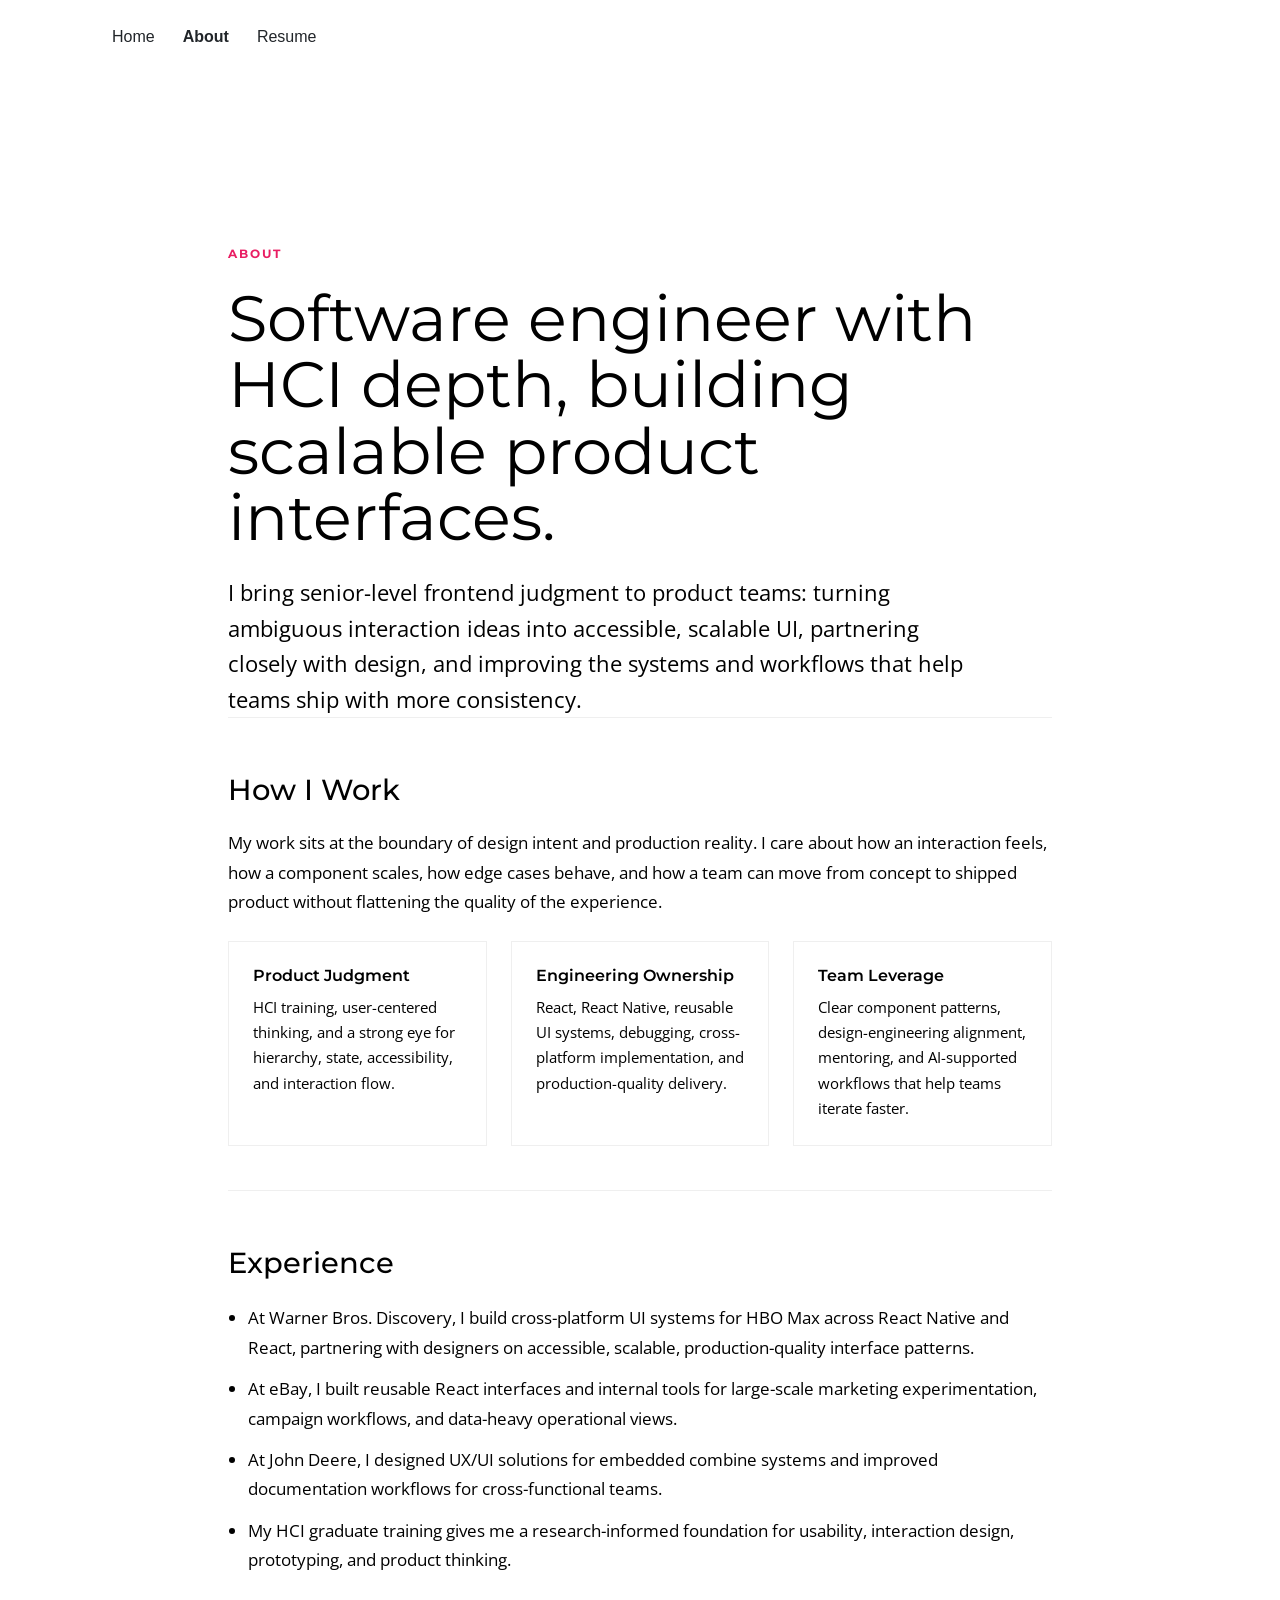
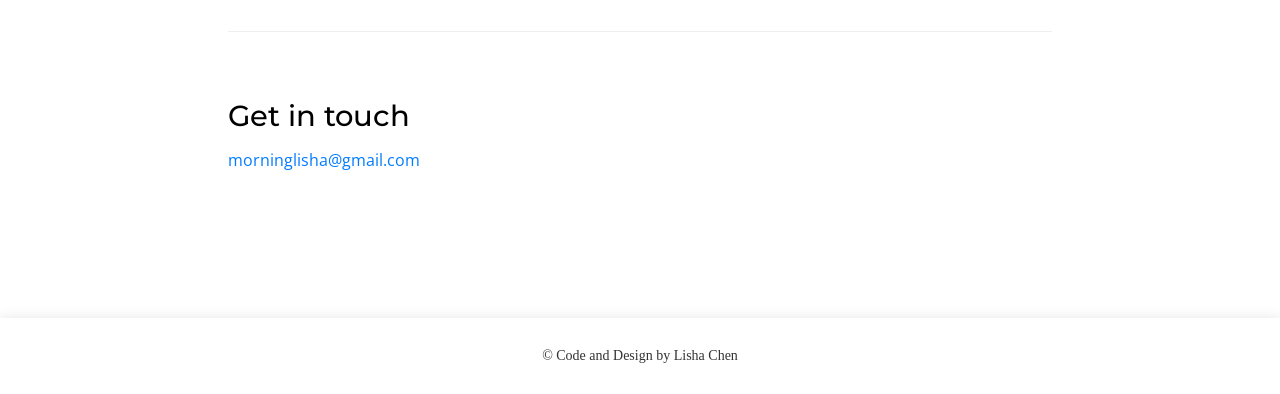
==== commit 6efc8ac6: "Align portfolio layout and senior positioning" ====
--- a/about.html
+++ b/about.html
@@ -5,8 +5,8 @@
       <title>About | Lisha Chen</title>
       <meta name="viewport" content="width=device-width, initial-scale=1.0">
       <meta name="author" content="Lisha Chen" />
-      <meta name="description" content="About Lisha Chen, UX Engineer with a Human-Computer Interaction background." />
-      <meta name="keywords" content="UX Engineer, Human-Computer Interaction, UX Design, React, React Native" />
+      <meta name="description" content="About Lisha Chen, Software Engineer with a Human-Computer Interaction background." />
+      <meta name="keywords" content="Software Engineer, Human-Computer Interaction, UX Engineering, UX Design, React, React Native" />
       <meta name="Resource-type" content="Document" />
       <link href="img/favicon.png" rel="icon">
       <link href="https://fonts.googleapis.com/css?family=Montserrat:300,400,500,700|Open+Sans:300,400,700" rel="stylesheet">
@@ -32,36 +32,36 @@
       <main class="uxe-about container col-lg-8 col-md-10 col-centered">
          <section class="uxe-case-hero">
             <p class="uxe-kicker">About</p>
-            <h1>Lisha Chen is a UX Engineer with an HCI background, bridging design craft and production frontend engineering.</h1>
-            <p class="uxe-lede">With a background in Human-Computer Interaction and professional experience across HBO Max, eBay, and John Deere, I specialize in translating ambiguous product ideas into scalable, accessible, high-quality interfaces.</p>
+            <h1>Software engineer with HCI depth, building scalable product interfaces.</h1>
+            <p class="uxe-lede">I bring senior-level frontend judgment to product teams: turning ambiguous interaction ideas into accessible, scalable UI, partnering closely with design, and improving the systems and workflows that help teams ship with more consistency.</p>
          </section>
 
          <section class="uxe-case-section">
             <h2>How I Work</h2>
-            <p>I sit close to the boundary between design and engineering. I care about how an interaction feels, how a component scales, how an edge case behaves, and how quickly a team can move from concept to production without losing quality.</p>
+            <p>My work sits at the boundary of design intent and production reality. I care about how an interaction feels, how a component scales, how edge cases behave, and how a team can move from concept to shipped product without flattening the quality of the experience.</p>
             <div class="uxe-detail-grid">
                <div>
-                  <h3>Design Sensibility</h3>
-                  <p>HCI training, user-centered thinking, interaction design, and a strong eye for state, hierarchy, and flow.</p>
+                  <h3>Product Judgment</h3>
+                  <p>HCI training, user-centered thinking, and a strong eye for hierarchy, state, accessibility, and interaction flow.</p>
                </div>
                <div>
-                  <h3>Engineering Execution</h3>
-                  <p>React, React Native, reusable UI systems, debugging, accessibility, and production implementation.</p>
+                  <h3>Engineering Ownership</h3>
+                  <p>React, React Native, reusable UI systems, debugging, cross-platform implementation, and production-quality delivery.</p>
                </div>
                <div>
-                  <h3>Future Interfaces</h3>
-                  <p>Interest in browser-based tools, rapid prototyping, and high-craft interaction patterns for emerging product concepts.</p>
+                  <h3>Team Leverage</h3>
+                  <p>Clear component patterns, design-engineering alignment, mentoring, and AI-supported workflows that help teams iterate faster.</p>
                </div>
             </div>
          </section>
 
          <section class="uxe-case-section">
-            <h2>Experience Snapshot</h2>
+            <h2>Experience</h2>
             <ul class="uxe-list">
-               <li>Software Engineer, full-time at Warner Bros. Discovery (HBO Max), Bellevue, WA, 11/2021 - Current.</li>
-               <li>Software Engineer, contract at eBay, Bellevue, WA, 09/2019 - 06/2021.</li>
-               <li>UX Designer, contract at John Deere, Moline, IL, 12/2018 - 07/2019.</li>
-               <li>MS in Human-Computer Interaction from Indiana University, School of Informatics, 2016 - 2018.</li>
+               <li>At Warner Bros. Discovery, I build cross-platform UI systems for HBO Max across React Native and React, partnering with designers on accessible, scalable, production-quality interface patterns.</li>
+               <li>At eBay, I built reusable React interfaces and internal tools for large-scale marketing experimentation, campaign workflows, and data-heavy operational views.</li>
+               <li>At John Deere, I designed UX/UI solutions for embedded combine systems and improved documentation workflows for cross-functional teams.</li>
+               <li>My HCI graduate training gives me a research-informed foundation for usability, interaction design, prototyping, and product thinking.</li>
             </ul>
          </section>
 
--- a/css/style.css
+++ b/css/style.css
@@ -1757,13 +1757,43 @@
 }
 
 /* UX Engineer portfolio refresh */
+#header > .container.col-lg-8.col-md-10.col-centered,
+.uxe-hero.container.col-lg-8.col-md-10.col-centered,
+.uxe-section.container.col-lg-8.col-md-10.col-centered,
+.uxe-contact.container.col-lg-8.col-md-10.col-centered {
+  float: none;
+  max-width: 1120px;
+  padding-left: 32px;
+  padding-right: 32px;
+  width: min(100%, 1120px);
+}
+
+#header > .container.col-lg-8.col-md-10.col-centered {
+  display: flex;
+  justify-content: flex-start;
+}
+
+#header .nav-menu {
+  display: flex;
+  gap: 28px;
+}
+
+#header .nav-menu,
+#header .nav-menu * {
+  float: none;
+}
+
+#header .nav-menu > li {
+  margin-left: 0;
+}
+
 .uxe-hero {
-  min-height: 78vh;
+  min-height: auto;
   display: flex;
   flex-direction: column;
   justify-content: center;
-  padding-top: 80px;
-  padding-bottom: 80px;
+  padding-top: clamp(72px, 8vh, 108px);
+  padding-bottom: clamp(80px, 10vh, 128px);
 }
 
 .uxe-hero h1,
@@ -2235,6 +2265,35 @@
   }
 }
 
+@media (min-width: 1440px) {
+  .uxe-hero.container.col-lg-8.col-md-10.col-centered {
+    max-width: 1180px;
+    width: min(100%, 1180px);
+  }
+
+  #header > .container.col-lg-8.col-md-10.col-centered,
+  .uxe-section.container.col-lg-8.col-md-10.col-centered,
+  .uxe-contact.container.col-lg-8.col-md-10.col-centered {
+    max-width: 1180px;
+    width: min(100%, 1180px);
+  }
+}
+
+@media (max-width: 768px) {
+  #header > .container.col-lg-8.col-md-10.col-centered,
+  .uxe-hero.container.col-lg-8.col-md-10.col-centered,
+  .uxe-section.container.col-lg-8.col-md-10.col-centered,
+  .uxe-contact.container.col-lg-8.col-md-10.col-centered {
+    padding-left: 22px;
+    padding-right: 22px;
+  }
+
+  .uxe-hero {
+    padding-top: 72px;
+    padding-bottom: 72px;
+  }
+}
+
 .uxe-archive-grid {
   grid-template-columns: repeat(auto-fit, minmax(190px, 1fr));
 }
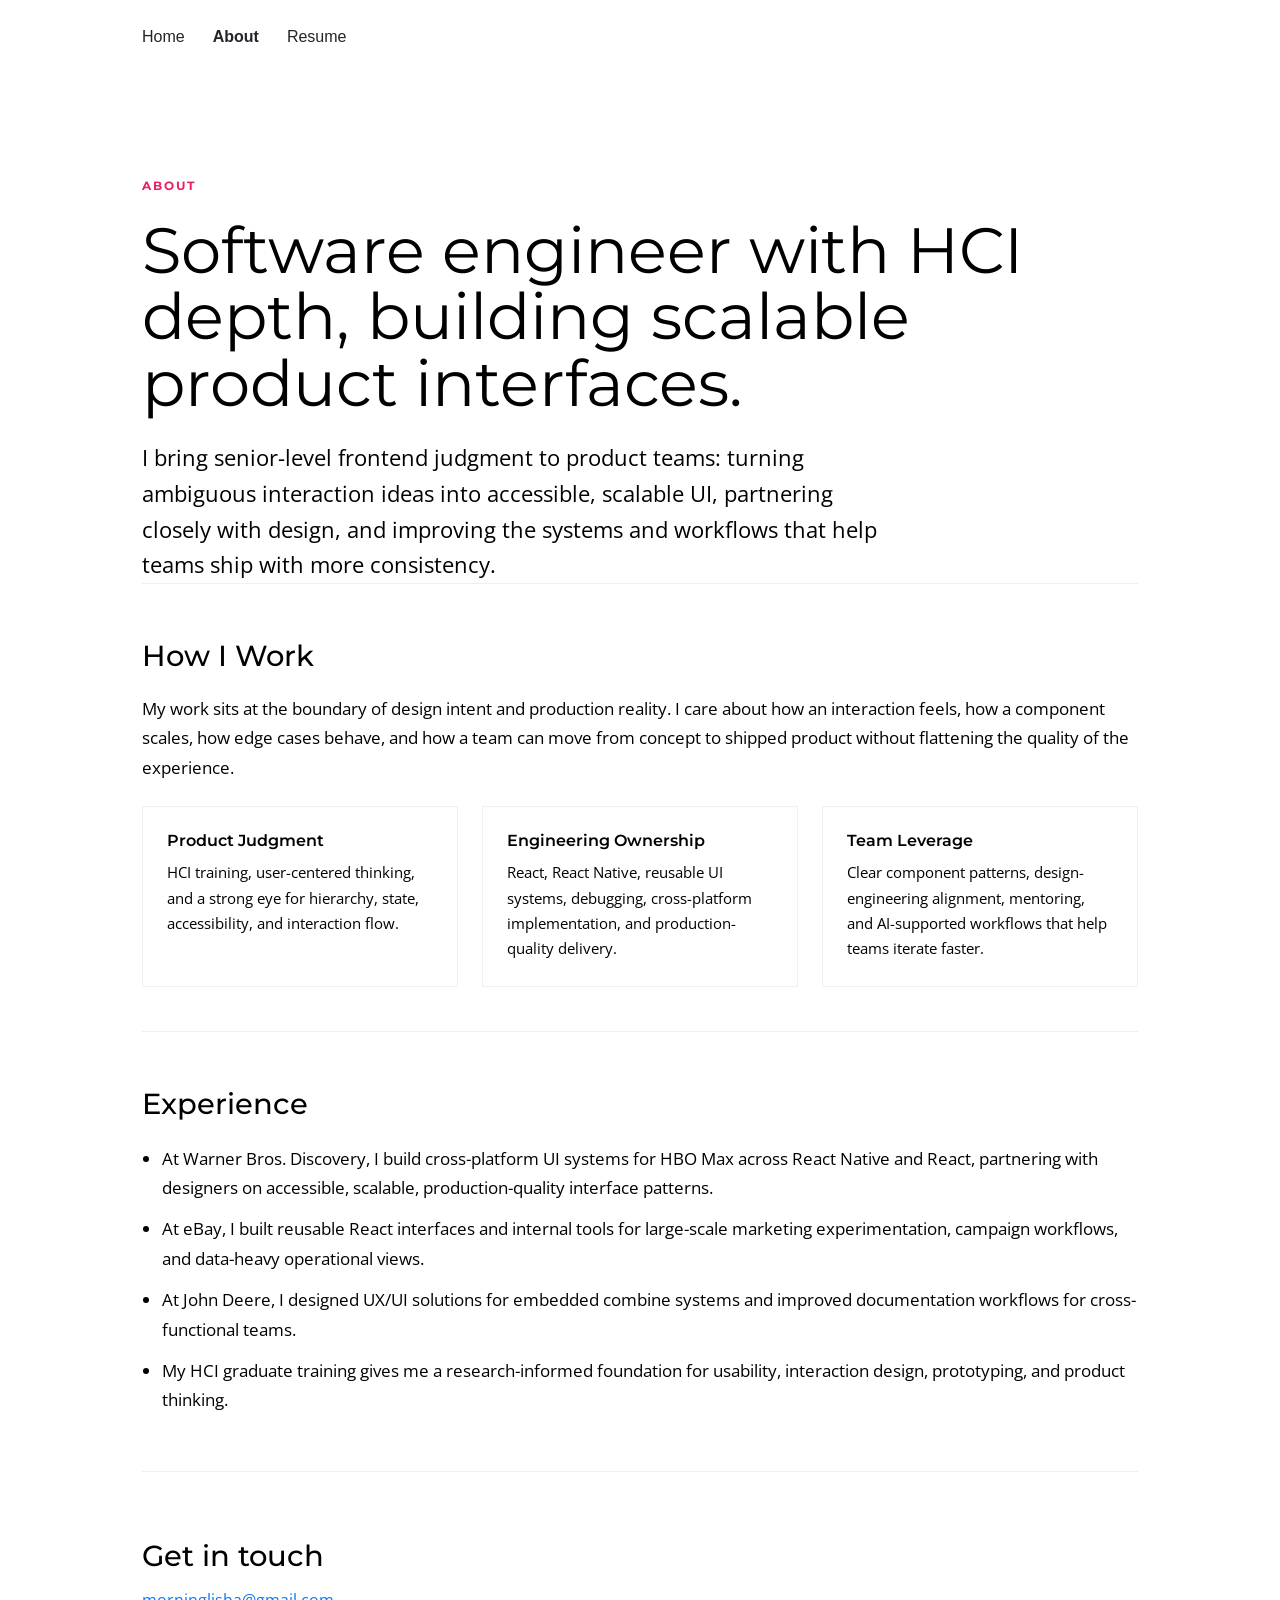
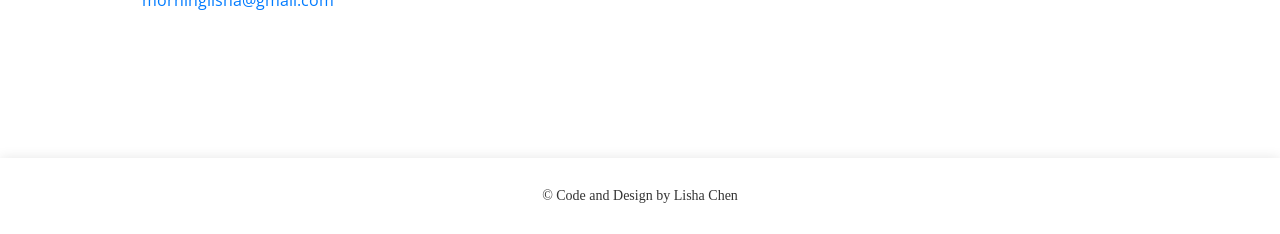
==== commit 34cc6f02: "Fix case study mobile navigation" ====
--- a/about.html
+++ b/about.html
@@ -76,5 +76,10 @@
             <div class="copyright text-center">&copy; Code and Design by Lisha Chen</div>
          </div>
       </footer>
+      <script src="lib/jquery/jquery.min.js"></script>
+      <script src="lib/jquery/jquery-migrate.min.js"></script>
+      <script src="lib/wow/wow.min.js"></script>
+      <script src="lib/superfish/superfish.min.js"></script>
+      <script src="js/main.js"></script>
    </body>
 </html>
--- a/css/style.css
+++ b/css/style.css
@@ -1756,16 +1756,26 @@
   color: #1dc8cd;
 }
 
-/* UX Engineer portfolio refresh */
+/* Portfolio refresh */
+:root {
+  --uxe-accent: #E91E63;
+  --uxe-text: #000;
+  --uxe-rule: #efefef;
+  --uxe-shell: 1060px;
+}
+
 #header > .container.col-lg-8.col-md-10.col-centered,
 .uxe-hero.container.col-lg-8.col-md-10.col-centered,
 .uxe-section.container.col-lg-8.col-md-10.col-centered,
-.uxe-contact.container.col-lg-8.col-md-10.col-centered {
+.uxe-about.container.col-lg-8.col-md-10.col-centered,
+.uxe-case.container.col-lg-8.col-md-10.col-centered,
+.uxe-contact.container.col-lg-8.col-md-10.col-centered,
+#footer > .container {
   float: none;
-  max-width: 1120px;
+  max-width: var(--uxe-shell);
   padding-left: 32px;
   padding-right: 32px;
-  width: min(100%, 1120px);
+  width: min(100%, var(--uxe-shell));
 }
 
 #header > .container.col-lg-8.col-md-10.col-centered {
@@ -1799,7 +1809,7 @@
 .uxe-hero h1,
 .uxe-case-hero h1 {
   max-width: 900px;
-  color: #000;
+  color: var(--uxe-text);
   font-family: Montserrat, sans-serif;
   font-size: clamp(3rem, 8vw, 6rem);
   font-weight: 400;
@@ -1814,7 +1824,7 @@
 }
 
 .uxe-kicker {
-  color: #E91E63;
+  color: var(--uxe-accent);
   font-family: Montserrat, sans-serif;
   font-size: 0.78rem;
   font-weight: 700;
@@ -1825,7 +1835,7 @@
 
 .uxe-lede {
   max-width: 760px;
-  color: #000;
+  color: var(--uxe-text);
   font-family: "Open Sans", Arial, sans-serif;
   font-size: 1.35rem;
   line-height: 1.65;
@@ -1840,19 +1850,23 @@
 }
 
 .uxe-tags span {
-  border: 1px solid #efefef;
+  border: 1px solid var(--uxe-rule);
   border-radius: 999px;
-  color: #000;
+  color: var(--uxe-text);
   font-family: Montserrat, sans-serif;
   font-size: 0.78rem;
   line-height: 1;
   padding: 9px 12px;
 }
 
-.uxe-section,
+.uxe-section {
+  padding-top: 72px;
+  padding-bottom: 72px;
+}
+
 .uxe-about,
 .uxe-case {
-  padding-top: 72px;
+  padding-top: 44px;
   padding-bottom: 72px;
 }
 
@@ -1880,7 +1894,7 @@
 }
 
 .uxe-project-card {
-  border-top: 1px solid #efefef;
+  border-top: 1px solid var(--uxe-rule);
   color: #000;
   display: block;
   padding: 18px 0 32px;
@@ -1912,7 +1926,7 @@
 .uxe-motion-tile {
   align-items: center;
   background: #fff;
-  border: 1px solid #efefef;
+  border: 1px solid var(--uxe-rule);
   display: flex;
   justify-content: center;
   min-height: 190px;
@@ -1936,7 +1950,7 @@
 }
 
 .uxe-motion-system span:nth-child(2) {
-  background: #E91E63;
+  background: var(--uxe-accent);
   clip-path: polygon(0 0, 0 100%, 100% 50%);
   height: 24px;
   left: 48%;
@@ -1954,7 +1968,7 @@
 
 .uxe-motion-system span:nth-child(3)::after {
   animation: uxeProgress 4s linear infinite;
-  background: #E91E63;
+  background: var(--uxe-accent);
   content: "";
   height: 2px;
   left: 0;
@@ -2014,13 +2028,13 @@
 }
 
 .uxe-chart-svg-bar-accent {
-  fill: #E91E63;
+  fill: var(--uxe-accent);
 }
 
 .uxe-chart-svg-line {
   animation: uxeDrawLine 3.2s ease-in-out infinite;
   fill: none;
-  stroke: #E91E63;
+  stroke: var(--uxe-accent);
   stroke-dasharray: 1;
   stroke-dashoffset: 1;
   stroke-linecap: round;
@@ -2031,7 +2045,7 @@
 
 .uxe-chart-svg-point {
   animation: uxePointFade 3.2s ease-in-out infinite;
-  fill: #E91E63;
+  fill: var(--uxe-accent);
 }
 
 @keyframes uxeProgress {
@@ -2118,7 +2132,7 @@
 }
 
 .uxe-contact {
-  border-top: 1px solid #efefef;
+  border-top: 1px solid var(--uxe-rule);
   padding-bottom: 72px;
   padding-top: 56px;
 }
@@ -2141,17 +2155,17 @@
 }
 
 .uxe-case-hero {
-  padding-top: 96px;
+  padding-top: 56px;
 }
 
 .uxe-back-link {
-  color: #E91E63;
+  color: var(--uxe-accent);
   display: inline-block;
   font-family: Montserrat, sans-serif;
   font-size: 0.78rem;
   font-weight: 700;
   letter-spacing: 0.08rem;
-  margin-top: 48px;
+  margin-top: 32px;
   text-transform: uppercase;
 }
 
@@ -2165,13 +2179,13 @@
 }
 
 .uxe-back-link-bottom {
-  border-top: 1px solid #efefef;
+  border-top: 1px solid var(--uxe-rule);
   margin-top: 12px;
   padding-top: 32px;
 }
 
 .uxe-meta-grid {
-  border-top: 1px solid #efefef;
+  border-top: 1px solid var(--uxe-rule);
   display: grid;
   gap: 18px;
   grid-template-columns: repeat(4, 1fr);
@@ -2180,7 +2194,7 @@
 }
 
 .uxe-meta-grid span {
-  color: #E91E63;
+  color: var(--uxe-accent);
   display: block;
   font-family: Montserrat, sans-serif;
   font-size: 0.72rem;
@@ -2200,7 +2214,7 @@
 }
 
 .uxe-case-section {
-  border-top: 1px solid #efefef;
+  border-top: 1px solid var(--uxe-rule);
   padding: 44px 0;
 }
 
@@ -2221,7 +2235,7 @@
 
 .uxe-detail-grid div {
   background: #fff;
-  border: 1px solid #efefef;
+  border: 1px solid var(--uxe-rule);
   padding: 24px;
 }
 
@@ -2267,15 +2281,18 @@
 
 @media (min-width: 1440px) {
   .uxe-hero.container.col-lg-8.col-md-10.col-centered {
-    max-width: 1180px;
-    width: min(100%, 1180px);
+    max-width: var(--uxe-shell);
+    width: min(100%, var(--uxe-shell));
   }
 
   #header > .container.col-lg-8.col-md-10.col-centered,
   .uxe-section.container.col-lg-8.col-md-10.col-centered,
-  .uxe-contact.container.col-lg-8.col-md-10.col-centered {
-    max-width: 1180px;
-    width: min(100%, 1180px);
+  .uxe-about.container.col-lg-8.col-md-10.col-centered,
+  .uxe-case.container.col-lg-8.col-md-10.col-centered,
+  .uxe-contact.container.col-lg-8.col-md-10.col-centered,
+  #footer > .container {
+    max-width: var(--uxe-shell);
+    width: min(100%, var(--uxe-shell));
   }
 }
 
@@ -2283,6 +2300,8 @@
   #header > .container.col-lg-8.col-md-10.col-centered,
   .uxe-hero.container.col-lg-8.col-md-10.col-centered,
   .uxe-section.container.col-lg-8.col-md-10.col-centered,
+  .uxe-about.container.col-lg-8.col-md-10.col-centered,
+  .uxe-case.container.col-lg-8.col-md-10.col-centered,
   .uxe-contact.container.col-lg-8.col-md-10.col-centered {
     padding-left: 22px;
     padding-right: 22px;
@@ -2299,7 +2318,7 @@
 }
 
 .uxe-archive-grid a {
-  border-top: 1px solid #efefef;
+  border-top: 1px solid var(--uxe-rule);
   display: block;
   padding-top: 18px;
 }
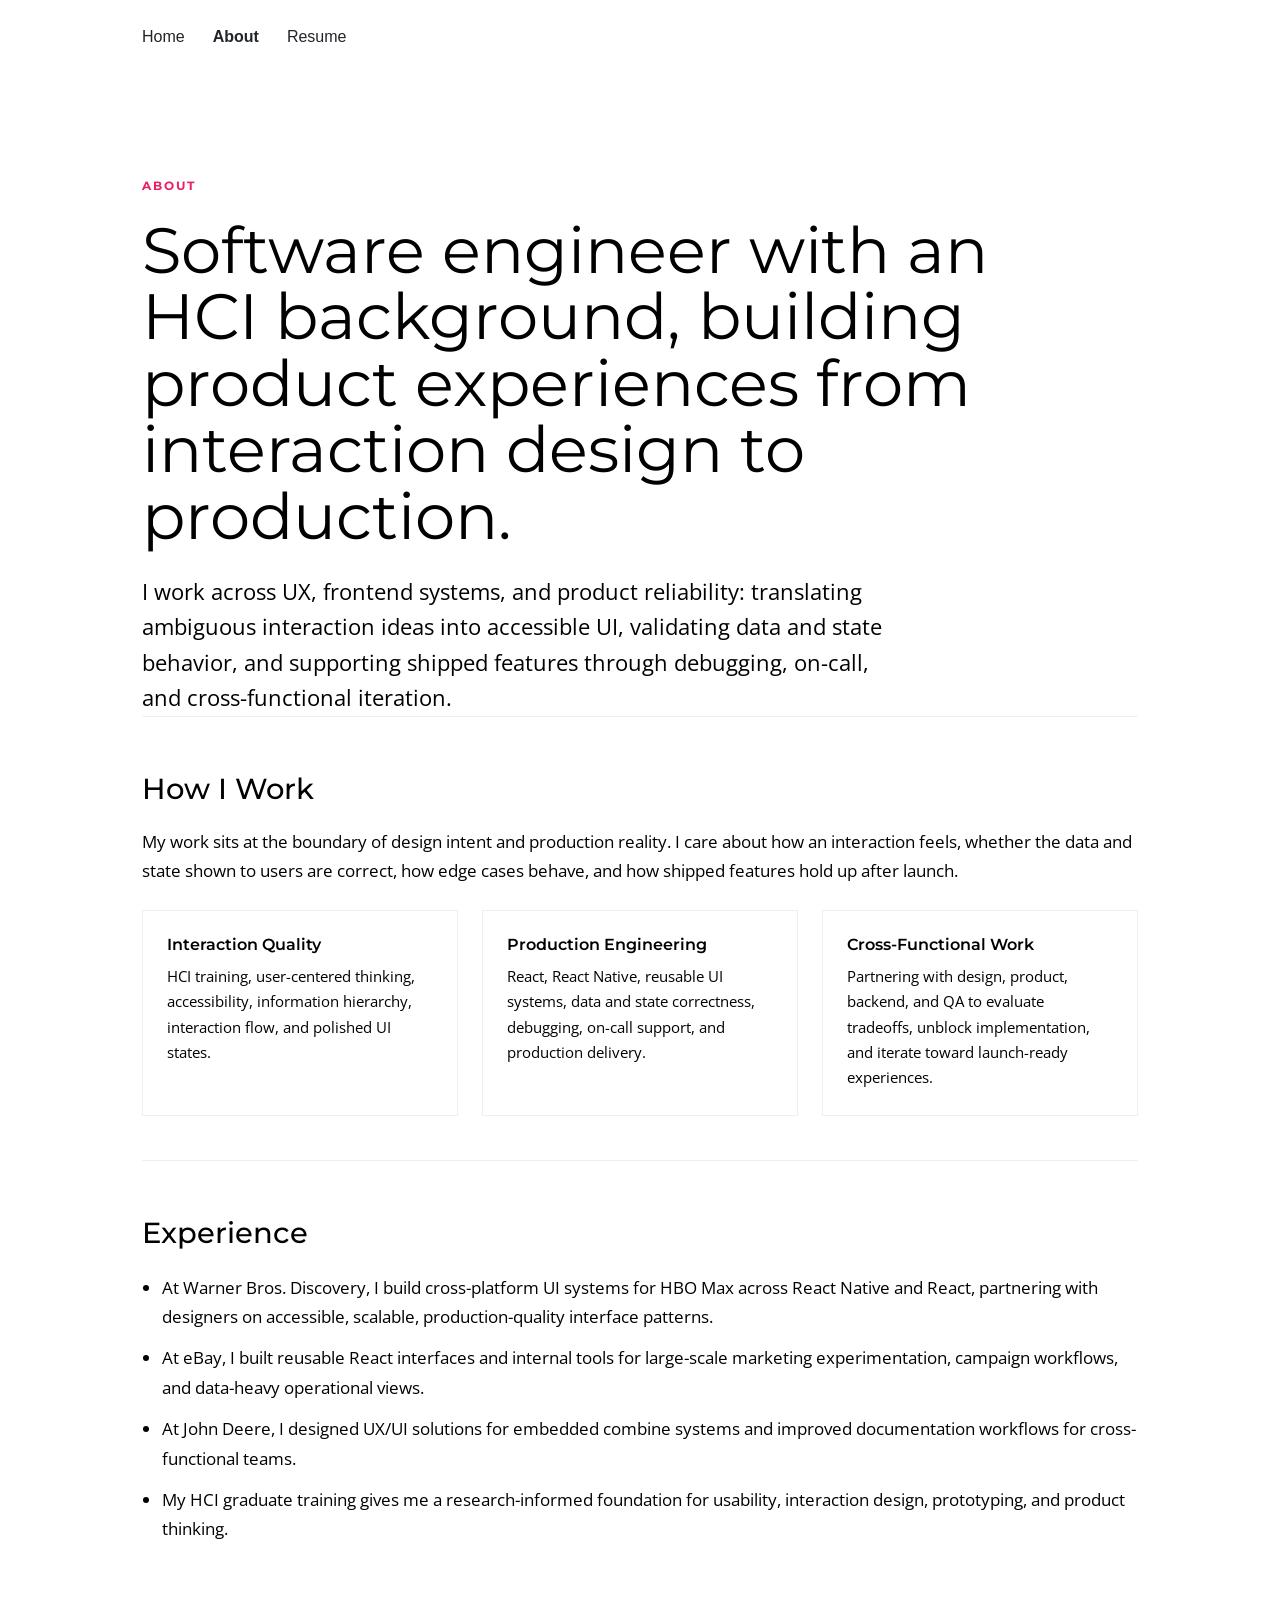
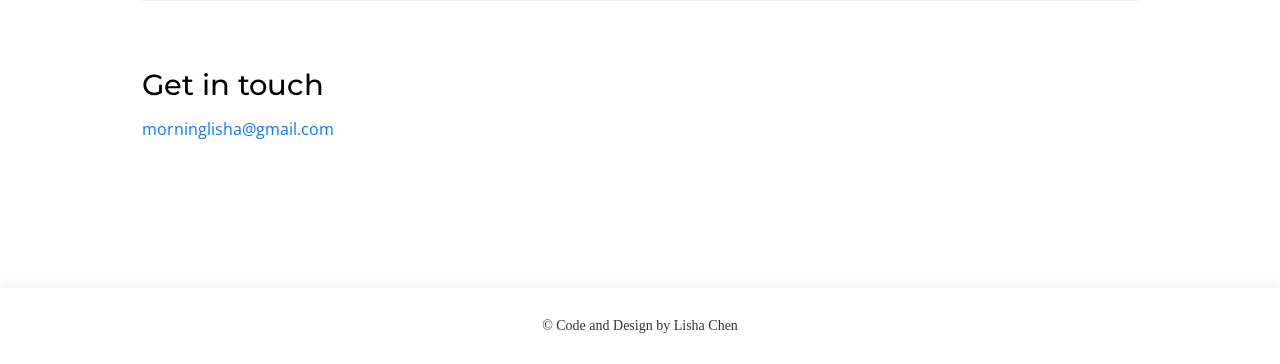
==== commit 74361651: "Refine about positioning" ====
--- a/about.html
+++ b/about.html
@@ -5,7 +5,7 @@
       <title>About | Lisha Chen</title>
       <meta name="viewport" content="width=device-width, initial-scale=1.0">
       <meta name="author" content="Lisha Chen" />
-      <meta name="description" content="About Lisha Chen, Software Engineer with a Human-Computer Interaction background." />
+      <meta name="description" content="About Lisha Chen, Software Engineer with a Human-Computer Interaction background focused on product UX, frontend systems, and production reliability." />
       <meta name="keywords" content="Software Engineer, Human-Computer Interaction, UX Engineering, UX Design, React, React Native" />
       <meta name="Resource-type" content="Document" />
       <link href="img/favicon.png" rel="icon">
@@ -32,25 +32,25 @@
       <main class="uxe-about container col-lg-8 col-md-10 col-centered">
          <section class="uxe-case-hero">
             <p class="uxe-kicker">About</p>
-            <h1>Software engineer with HCI depth, building scalable product interfaces.</h1>
-            <p class="uxe-lede">I bring senior-level frontend judgment to product teams: turning ambiguous interaction ideas into accessible, scalable UI, partnering closely with design, and improving the systems and workflows that help teams ship with more consistency.</p>
+            <h1>Software engineer with an HCI background, building product experiences from interaction design to production.</h1>
+            <p class="uxe-lede">I work across UX, frontend systems, and product reliability: translating ambiguous interaction ideas into accessible UI, validating data and state behavior, and supporting shipped features through debugging, on-call, and cross-functional iteration.</p>
          </section>
 
          <section class="uxe-case-section">
             <h2>How I Work</h2>
-            <p>My work sits at the boundary of design intent and production reality. I care about how an interaction feels, how a component scales, how edge cases behave, and how a team can move from concept to shipped product without flattening the quality of the experience.</p>
+            <p>My work sits at the boundary of design intent and production reality. I care about how an interaction feels, whether the data and state shown to users are correct, how edge cases behave, and how shipped features hold up after launch.</p>
             <div class="uxe-detail-grid">
                <div>
-                  <h3>Product Judgment</h3>
-                  <p>HCI training, user-centered thinking, and a strong eye for hierarchy, state, accessibility, and interaction flow.</p>
+                  <h3>Interaction Quality</h3>
+                  <p>HCI training, user-centered thinking, accessibility, information hierarchy, interaction flow, and polished UI states.</p>
                </div>
                <div>
-                  <h3>Engineering Ownership</h3>
-                  <p>React, React Native, reusable UI systems, debugging, cross-platform implementation, and production-quality delivery.</p>
+                  <h3>Production Engineering</h3>
+                  <p>React, React Native, reusable UI systems, data and state correctness, debugging, on-call support, and production delivery.</p>
                </div>
                <div>
-                  <h3>Team Leverage</h3>
-                  <p>Clear component patterns, design-engineering alignment, mentoring, and AI-supported workflows that help teams iterate faster.</p>
+                  <h3>Cross-Functional Work</h3>
+                  <p>Partnering with design, product, backend, and QA to evaluate tradeoffs, unblock implementation, and iterate toward launch-ready experiences.</p>
                </div>
             </div>
          </section>
--- a/css/style.css
+++ b/css/style.css
@@ -1833,6 +1833,26 @@
   text-transform: uppercase;
 }
 
+.uxe-breadcrumb {
+  align-items: center;
+  display: flex;
+  gap: 8px;
+}
+
+.uxe-breadcrumb a {
+  color: var(--uxe-accent);
+  text-decoration: none;
+}
+
+.uxe-breadcrumb a:hover {
+  color: var(--uxe-text);
+  text-decoration: none;
+}
+
+.uxe-breadcrumb span {
+  color: var(--uxe-accent);
+}
+
 .uxe-lede {
   max-width: 760px;
   color: var(--uxe-text);
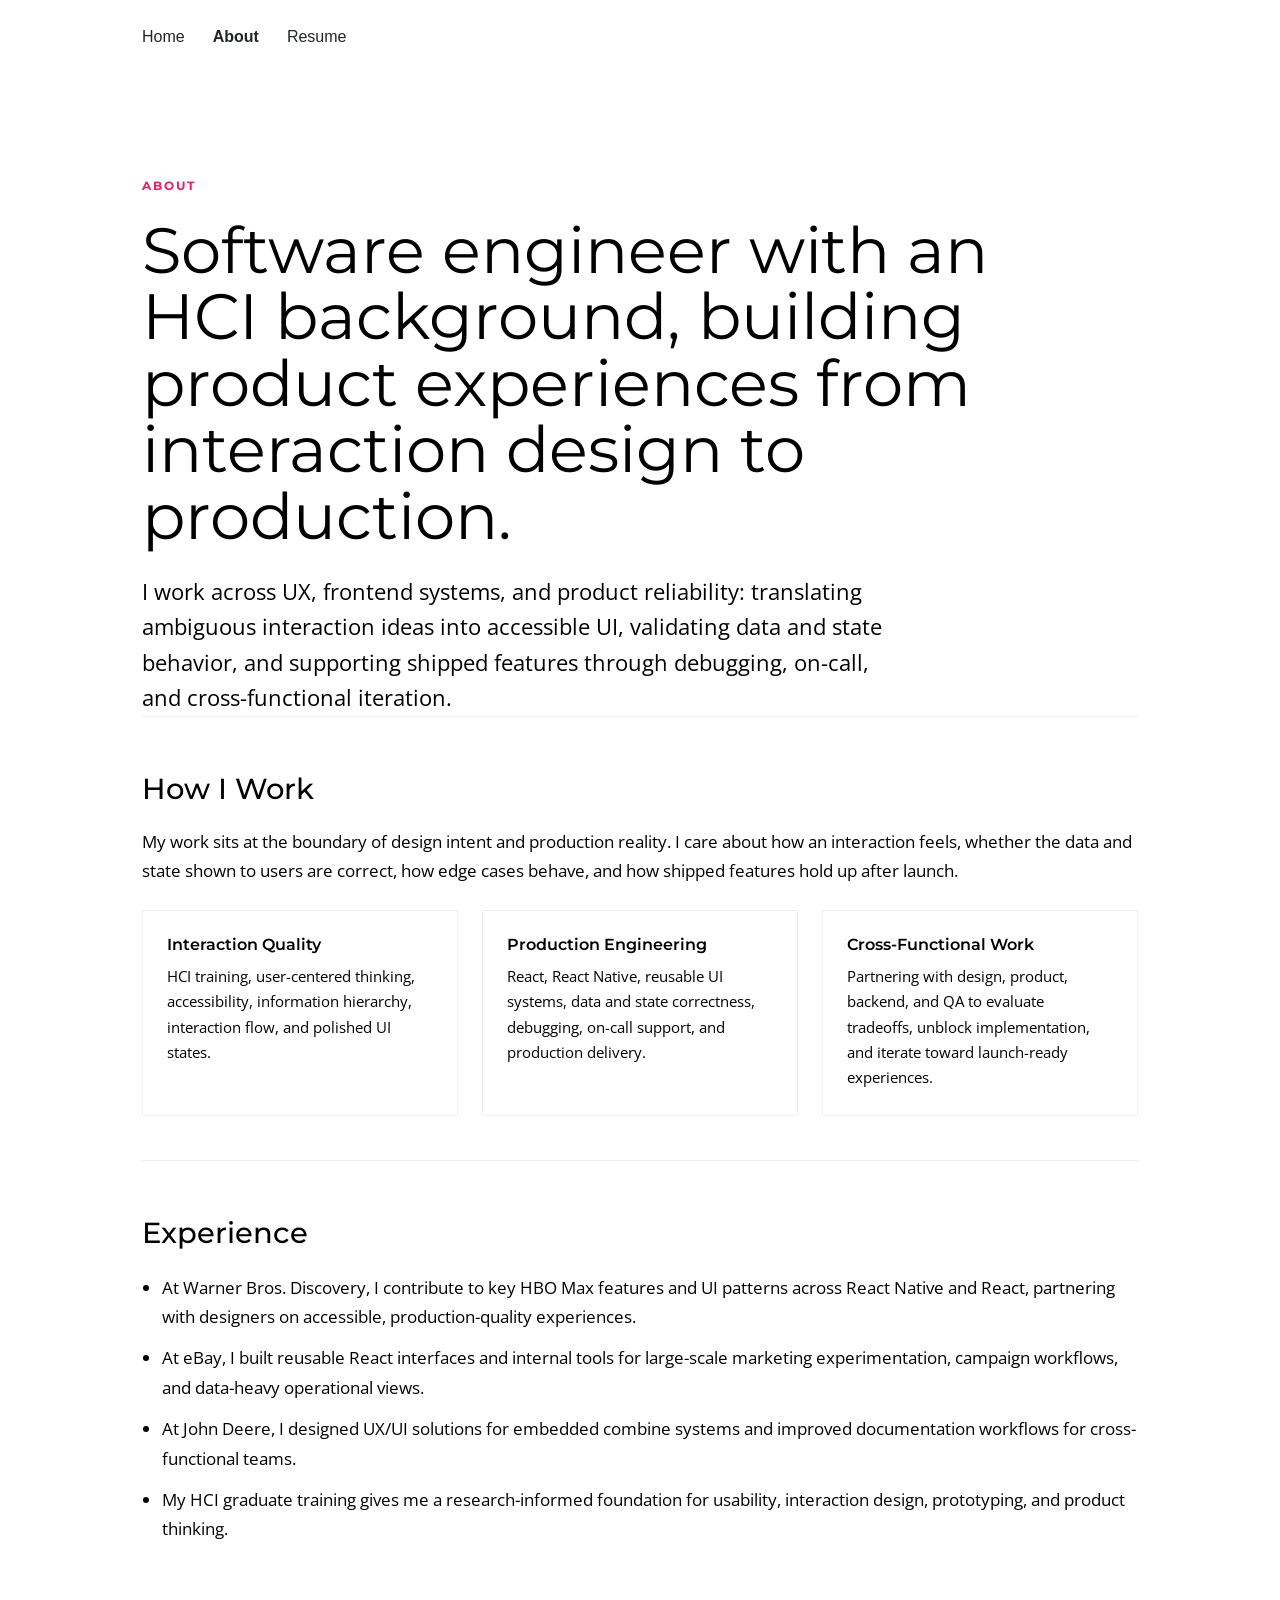
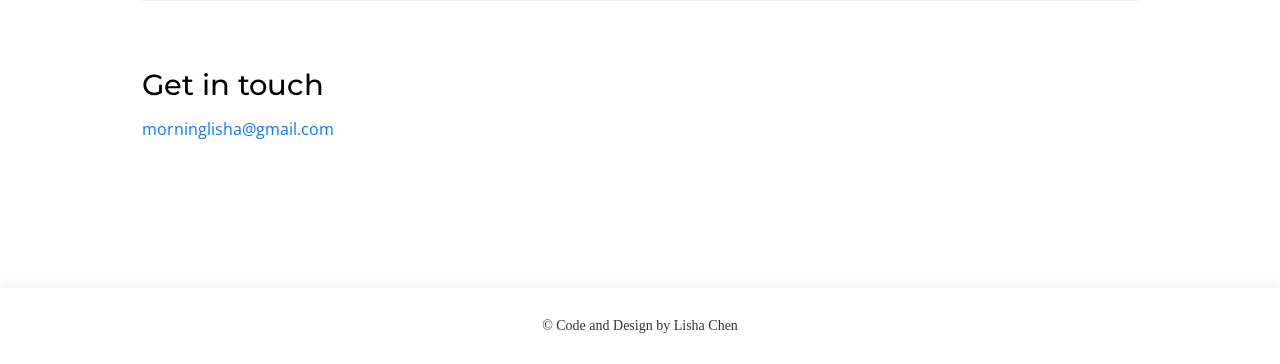
==== commit de0575d6: "Clarify case ownership and public notes" ====
--- a/about.html
+++ b/about.html
@@ -58,7 +58,7 @@
          <section class="uxe-case-section">
             <h2>Experience</h2>
             <ul class="uxe-list">
-               <li>At Warner Bros. Discovery, I build cross-platform UI systems for HBO Max across React Native and React, partnering with designers on accessible, scalable, production-quality interface patterns.</li>
+               <li>At Warner Bros. Discovery, I contribute to key HBO Max features and UI patterns across React Native and React, partnering with designers on accessible, production-quality experiences.</li>
                <li>At eBay, I built reusable React interfaces and internal tools for large-scale marketing experimentation, campaign workflows, and data-heavy operational views.</li>
                <li>At John Deere, I designed UX/UI solutions for embedded combine systems and improved documentation workflows for cross-functional teams.</li>
                <li>My HCI graduate training gives me a research-informed foundation for usability, interaction design, prototyping, and product thinking.</li>
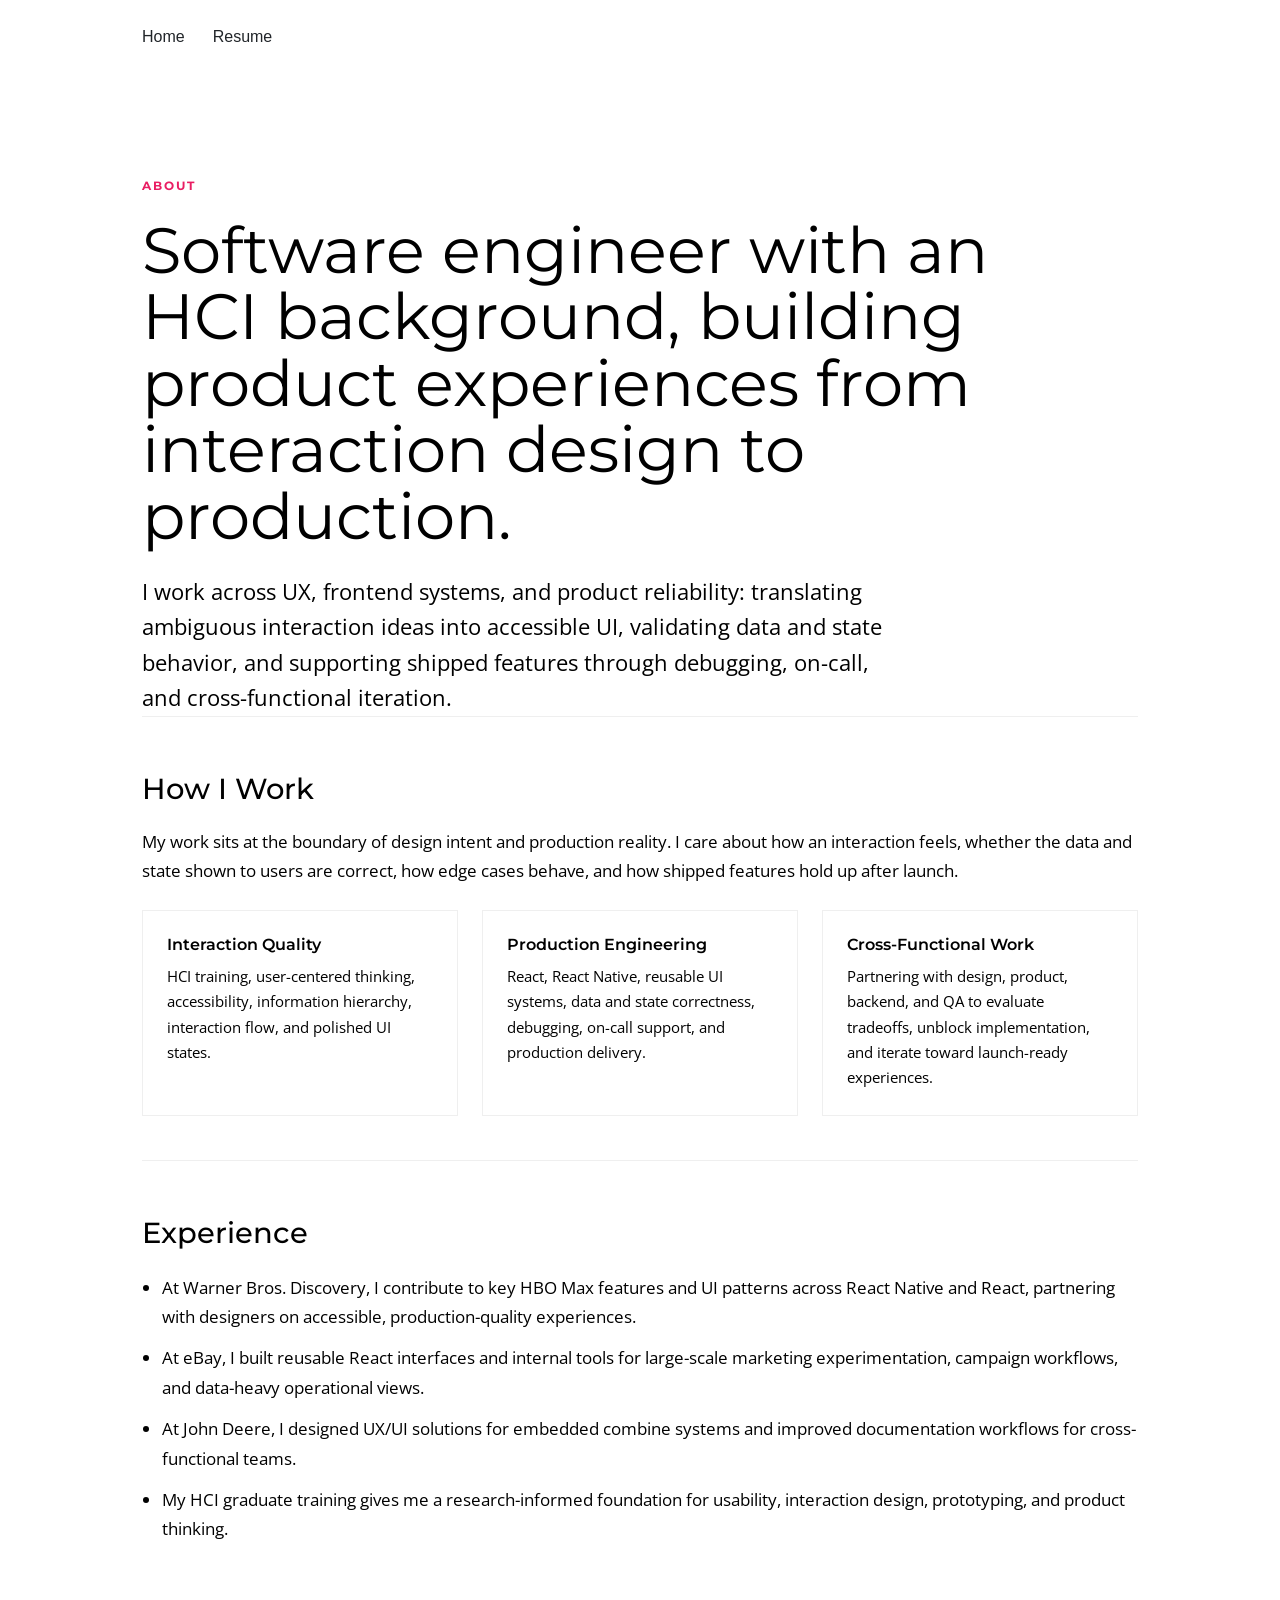
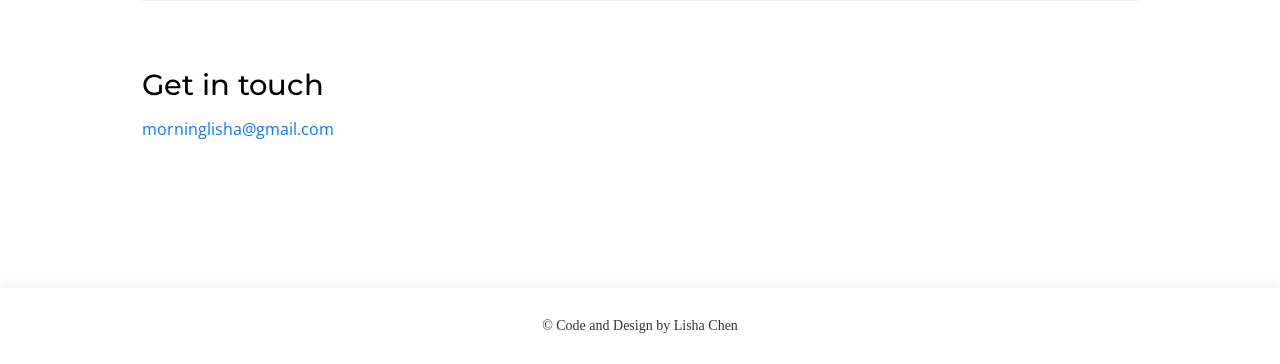
==== commit b4f5108a: "Restructure homepage as one-page portfolio" ====
--- a/about.html
+++ b/about.html
@@ -22,7 +22,6 @@
             <nav id="nav-menu-container">
                <ul class="nav-menu">
                   <li><a href="index.html">Home</a></li>
-                  <li class="menu-active"><a href="about.html">About</a></li>
                   <li><a href="LishaChenResume.pdf" target="_blank">Resume</a></li>
                </ul>
             </nav>
--- a/css/style.css
+++ b/css/style.css
@@ -1918,6 +1918,7 @@
   color: #000;
   display: block;
   padding: 18px 0 32px;
+  text-align: center;
   text-decoration: none;
 }
 
@@ -1932,7 +1933,8 @@
   font-size: 1.05rem;
   font-weight: 500;
   line-height: 1.25;
-  margin: 14px 0 8px;
+  margin: 14px auto 8px;
+  max-width: 340px;
 }
 
 .uxe-project-copy p {
@@ -1940,7 +1942,8 @@
   font-family: "Open Sans", Arial, sans-serif;
   font-size: 0.92rem;
   line-height: 1.55;
-  margin: 0;
+  margin: 0 auto;
+  max-width: 380px;
 }
 
 .uxe-motion-tile {
@@ -2133,6 +2136,7 @@
 
 .uxe-archive-grid a {
   color: #000;
+  text-align: center;
   text-decoration: none;
 }
 
@@ -2148,7 +2152,8 @@
   font-family: Montserrat, sans-serif;
   font-size: 0.92rem;
   line-height: 1.35;
-  margin-top: 12px;
+  margin: 12px auto 0;
+  max-width: 220px;
 }
 
 .uxe-contact {
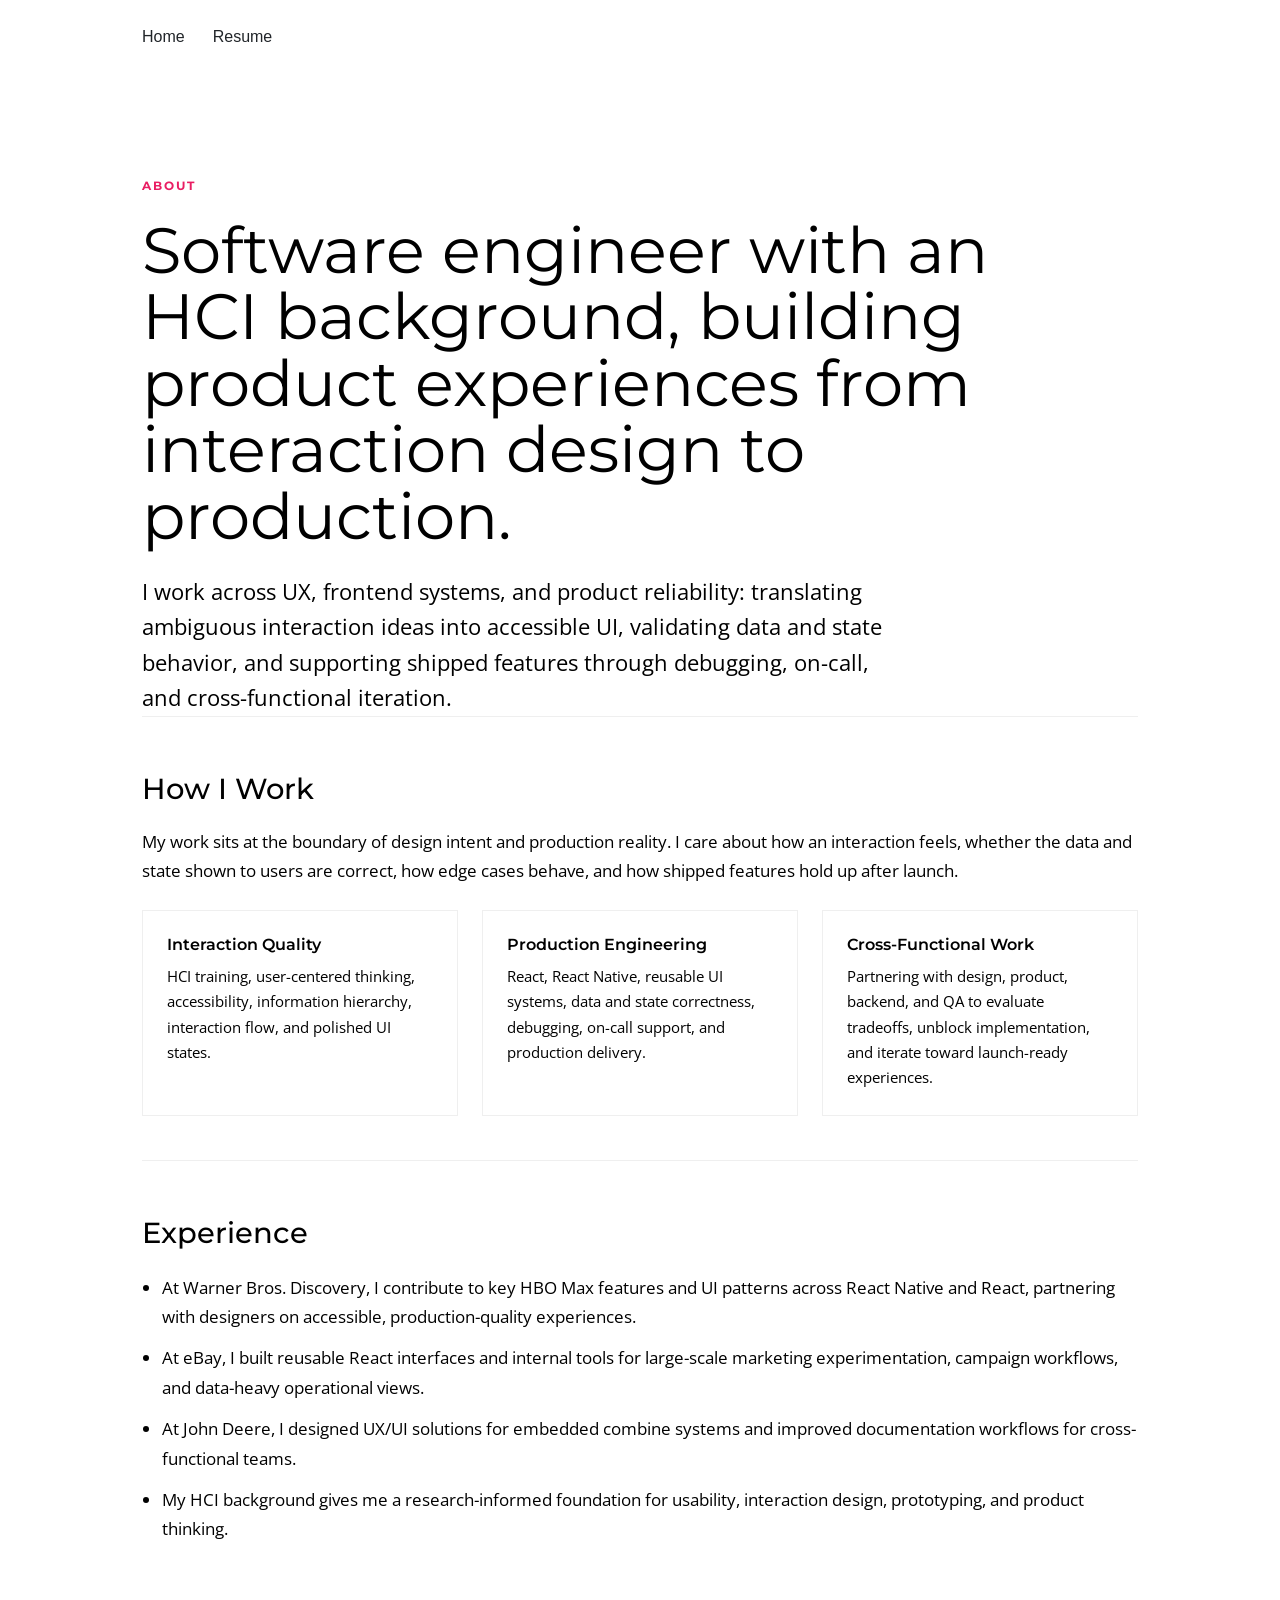
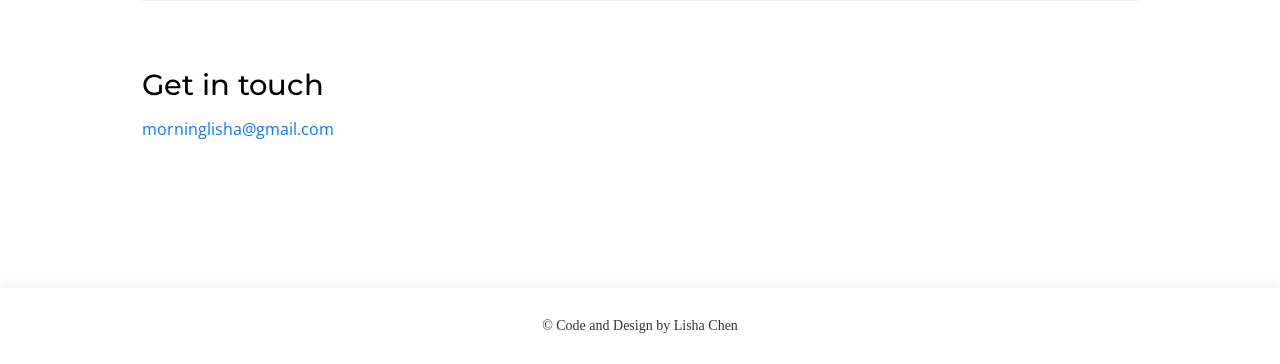
==== commit e29b2a2a: "Update about.html" ====
--- a/about.html
+++ b/about.html
@@ -60,7 +60,7 @@
                <li>At Warner Bros. Discovery, I contribute to key HBO Max features and UI patterns across React Native and React, partnering with designers on accessible, production-quality experiences.</li>
                <li>At eBay, I built reusable React interfaces and internal tools for large-scale marketing experimentation, campaign workflows, and data-heavy operational views.</li>
                <li>At John Deere, I designed UX/UI solutions for embedded combine systems and improved documentation workflows for cross-functional teams.</li>
-               <li>My HCI graduate training gives me a research-informed foundation for usability, interaction design, prototyping, and product thinking.</li>
+               <li>My HCI background gives me a research-informed foundation for usability, interaction design, prototyping, and product thinking.</li>
             </ul>
          </section>
 
--- a/css/style.css
+++ b/css/style.css
@@ -1909,16 +1909,19 @@
 
 .uxe-project-grid {
   display: grid;
-  gap: 24px;
-  grid-template-columns: repeat(auto-fit, minmax(260px, 1fr));
+  gap: 32px;
+  grid-template-columns: 1fr;
 }
 
 .uxe-project-card {
+  align-items: center;
   border-top: 1px solid var(--uxe-rule);
   color: #000;
-  display: block;
-  padding: 18px 0 32px;
-  text-align: center;
+  display: grid;
+  gap: 32px;
+  grid-template-columns: 320px 1fr;
+  padding: 24px 0 40px;
+  text-align: left;
   text-decoration: none;
 }
 
@@ -1930,11 +1933,11 @@
 .uxe-project-copy h3 {
   color: #000;
   font-family: Montserrat, sans-serif;
-  font-size: 1.05rem;
+  font-size: 1.35rem;
   font-weight: 500;
   line-height: 1.25;
-  margin: 14px auto 8px;
-  max-width: 340px;
+  margin: 14px 0 8px;
+  max-width: 520px;
 }
 
 .uxe-project-copy p {
@@ -1942,8 +1945,38 @@
   font-family: "Open Sans", Arial, sans-serif;
   font-size: 0.92rem;
   line-height: 1.55;
-  margin: 0 auto;
+  margin: 0;
   max-width: 380px;
+}
+
+.uxe-experience-list {
+  color: #000;
+  font-family: "Open Sans", Arial, sans-serif;
+  font-size: 0.9rem;
+  line-height: 1.55;
+  margin: 12px 0 0;
+  max-width: 560px;
+  padding-left: 18px;
+  text-align: left;
+}
+
+.uxe-experience-list li {
+  margin-bottom: 8px;
+}
+
+.uxe-case-link {
+  color: #555;
+  display: inline-block;
+  font-family: Montserrat, sans-serif;
+  font-size: 0.82rem;
+  font-weight: 500;
+  letter-spacing: 0;
+  margin-top: 6px;
+}
+
+.uxe-case-link:hover {
+  color: var(--uxe-accent);
+  text-decoration: underline;
 }
 
 .uxe-motion-tile {
@@ -2000,6 +2033,68 @@
   width: 100%;
 }
 
+.uxe-motion-embedded span:nth-child(1) {
+  background: #000;
+  height: 48px;
+  left: 30%;
+  top: 40%;
+  width: 46%;
+}
+
+.uxe-motion-embedded span:nth-child(1)::before,
+.uxe-motion-embedded span:nth-child(1)::after {
+  background: var(--uxe-accent);
+  content: "";
+  position: absolute;
+}
+
+.uxe-motion-embedded span:nth-child(1)::before {
+  clip-path: polygon(0 100%, 16% 0, 100% 0, 100% 100%);
+  height: 30px;
+  left: -28px;
+  top: -22px;
+  width: 54px;
+}
+
+.uxe-motion-embedded span:nth-child(1)::after {
+  animation: uxeSignal 3.2s ease-in-out infinite;
+  border-radius: 50%;
+  height: 10px;
+  right: 10px;
+  top: 10px;
+  width: 10px;
+}
+
+.uxe-motion-embedded span:nth-child(2) {
+  background: transparent;
+  border: 8px solid #000;
+  border-radius: 50%;
+  box-shadow: 72px 4px 0 -2px #000;
+  height: 54px;
+  left: 30%;
+  top: 60%;
+  width: 54px;
+}
+
+.uxe-motion-embedded span:nth-child(3) {
+  background: var(--uxe-accent);
+  height: 5px;
+  left: 16%;
+  top: 62%;
+  width: 38%;
+}
+
+.uxe-motion-embedded span:nth-child(3)::before {
+  background: #000;
+  content: "";
+  height: 20px;
+  left: -10px;
+  position: absolute;
+  top: -8px;
+  transform: skewX(-24deg);
+  width: 42px;
+}
+
 .uxe-chart-svg {
   height: 78%;
   left: 8%;
@@ -2115,6 +2210,17 @@
   }
 }
 
+@keyframes uxeSignal {
+  0%, 100% {
+    opacity: 0.35;
+    transform: scale(0.8);
+  }
+  45%, 80% {
+    opacity: 1;
+    transform: scale(1);
+  }
+}
+
 .uxe-case-visual {
   background: #fff;
   min-height: 240px;
@@ -2128,32 +2234,40 @@
   min-height: 380px;
 }
 
-.uxe-archive-grid {
+.uxe-archive-list {
+  border-top: 1px solid var(--uxe-rule);
+}
+
+.uxe-archive-list a {
+  border-bottom: 1px solid var(--uxe-rule);
+  color: #000;
   display: grid;
-  gap: 24px;
-  grid-template-columns: repeat(4, 1fr);
-}
-
-.uxe-archive-grid a {
-  color: #000;
-  text-align: center;
+  gap: 18px;
+  grid-template-columns: minmax(180px, 0.42fr) 1fr;
+  padding: 18px 0;
+  text-align: left;
   text-decoration: none;
 }
 
-.uxe-archive-grid img {
-  aspect-ratio: 4 / 3;
-  background: #fff;
-  object-fit: contain;
-  width: 100%;
-}
-
-.uxe-archive-grid span {
+.uxe-archive-list a:hover span {
+  color: var(--uxe-accent);
+}
+
+.uxe-archive-list span {
   display: block;
   font-family: Montserrat, sans-serif;
-  font-size: 0.92rem;
+  font-size: 1rem;
   line-height: 1.35;
-  margin: 12px auto 0;
-  max-width: 220px;
+  margin: 0;
+}
+
+.uxe-archive-list small {
+  color: #555;
+  display: block;
+  font-family: "Open Sans", Arial, sans-serif;
+  font-size: 0.88rem;
+  line-height: 1.55;
+  margin: 0;
 }
 
 .uxe-contact {
@@ -2288,7 +2402,20 @@
 }
 
 @media (max-width: 900px) {
-  .uxe-project-card,
+  .uxe-project-grid {
+    grid-template-columns: 1fr;
+  }
+
+  .uxe-project-card {
+    grid-template-columns: 1fr;
+    gap: 18px;
+  }
+
+  .uxe-motion-tile {
+    justify-self: center;
+    width: min(100%, 320px);
+  }
+
   .uxe-meta-grid,
   .uxe-detail-grid {
     grid-template-columns: 1fr;
@@ -2338,28 +2465,19 @@
   }
 }
 
-.uxe-archive-grid {
-  grid-template-columns: repeat(auto-fit, minmax(190px, 1fr));
-}
-
-.uxe-archive-grid a {
-  border-top: 1px solid var(--uxe-rule);
-  display: block;
-  padding-top: 18px;
-}
-
-.uxe-archive-grid img {
-  display: block;
-  height: 190px;
-  padding: 18px;
-}
-
 @media (max-width: 520px) {
-  .uxe-archive-grid {
+  .uxe-project-card {
     grid-template-columns: 1fr;
-  }
-
-  .uxe-archive-grid img {
-    height: 220px;
-  }
-}
+    gap: 16px;
+  }
+
+  .uxe-motion-tile {
+    min-height: 160px;
+    width: min(100%, 280px);
+  }
+
+  .uxe-archive-list a {
+    grid-template-columns: 1fr;
+    gap: 6px;
+  }
+}
